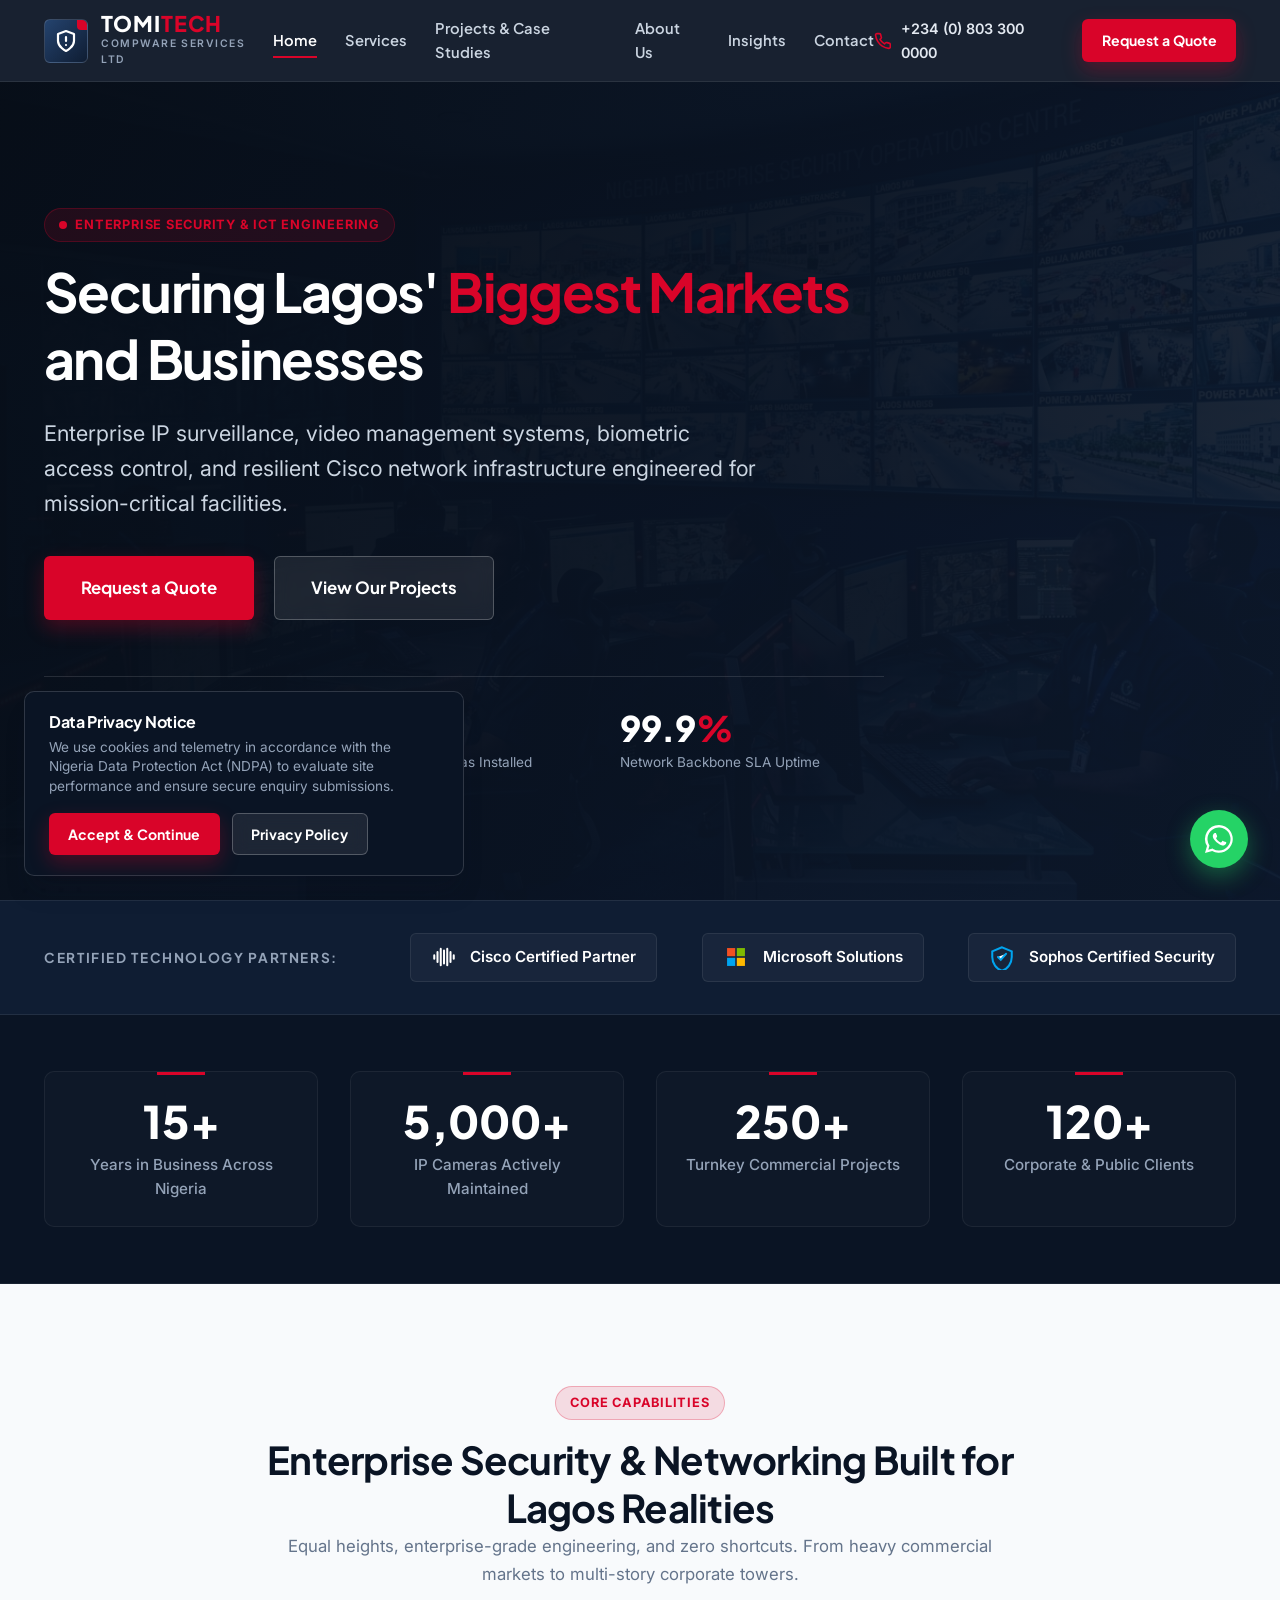
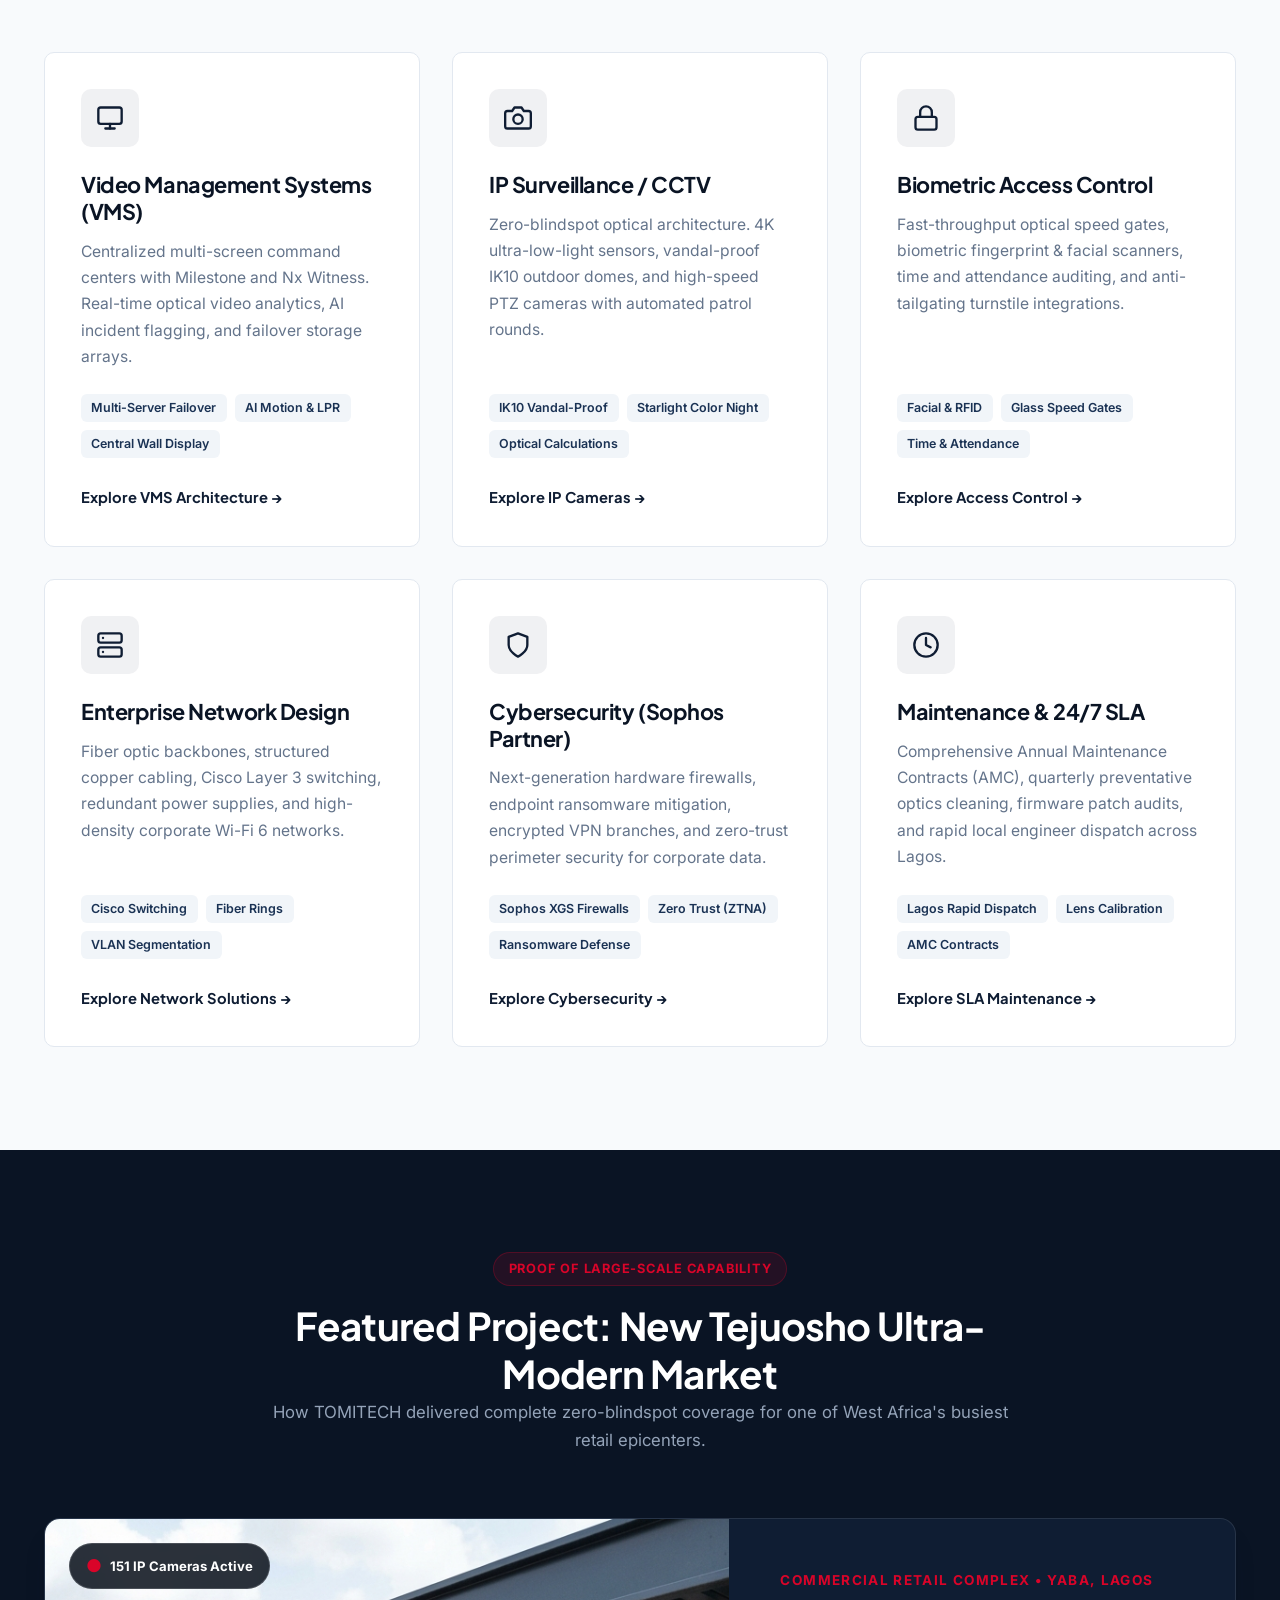
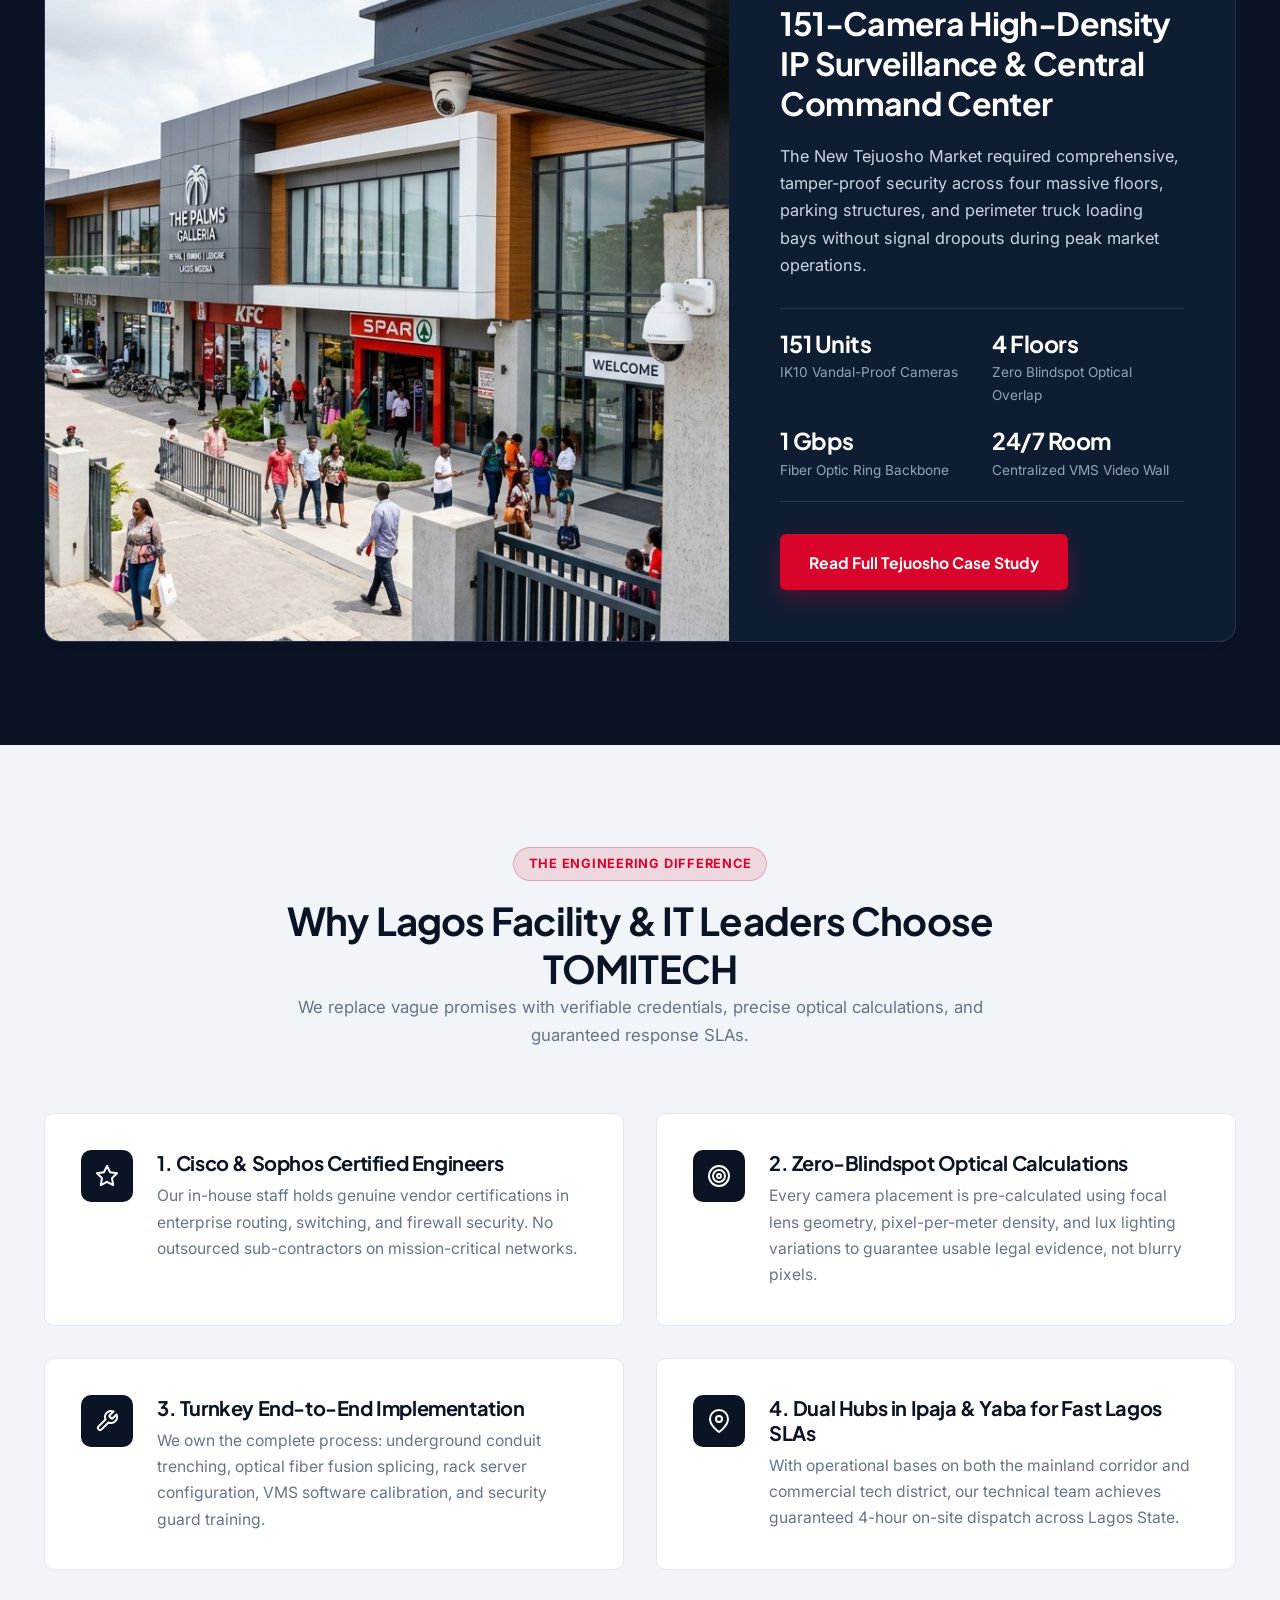
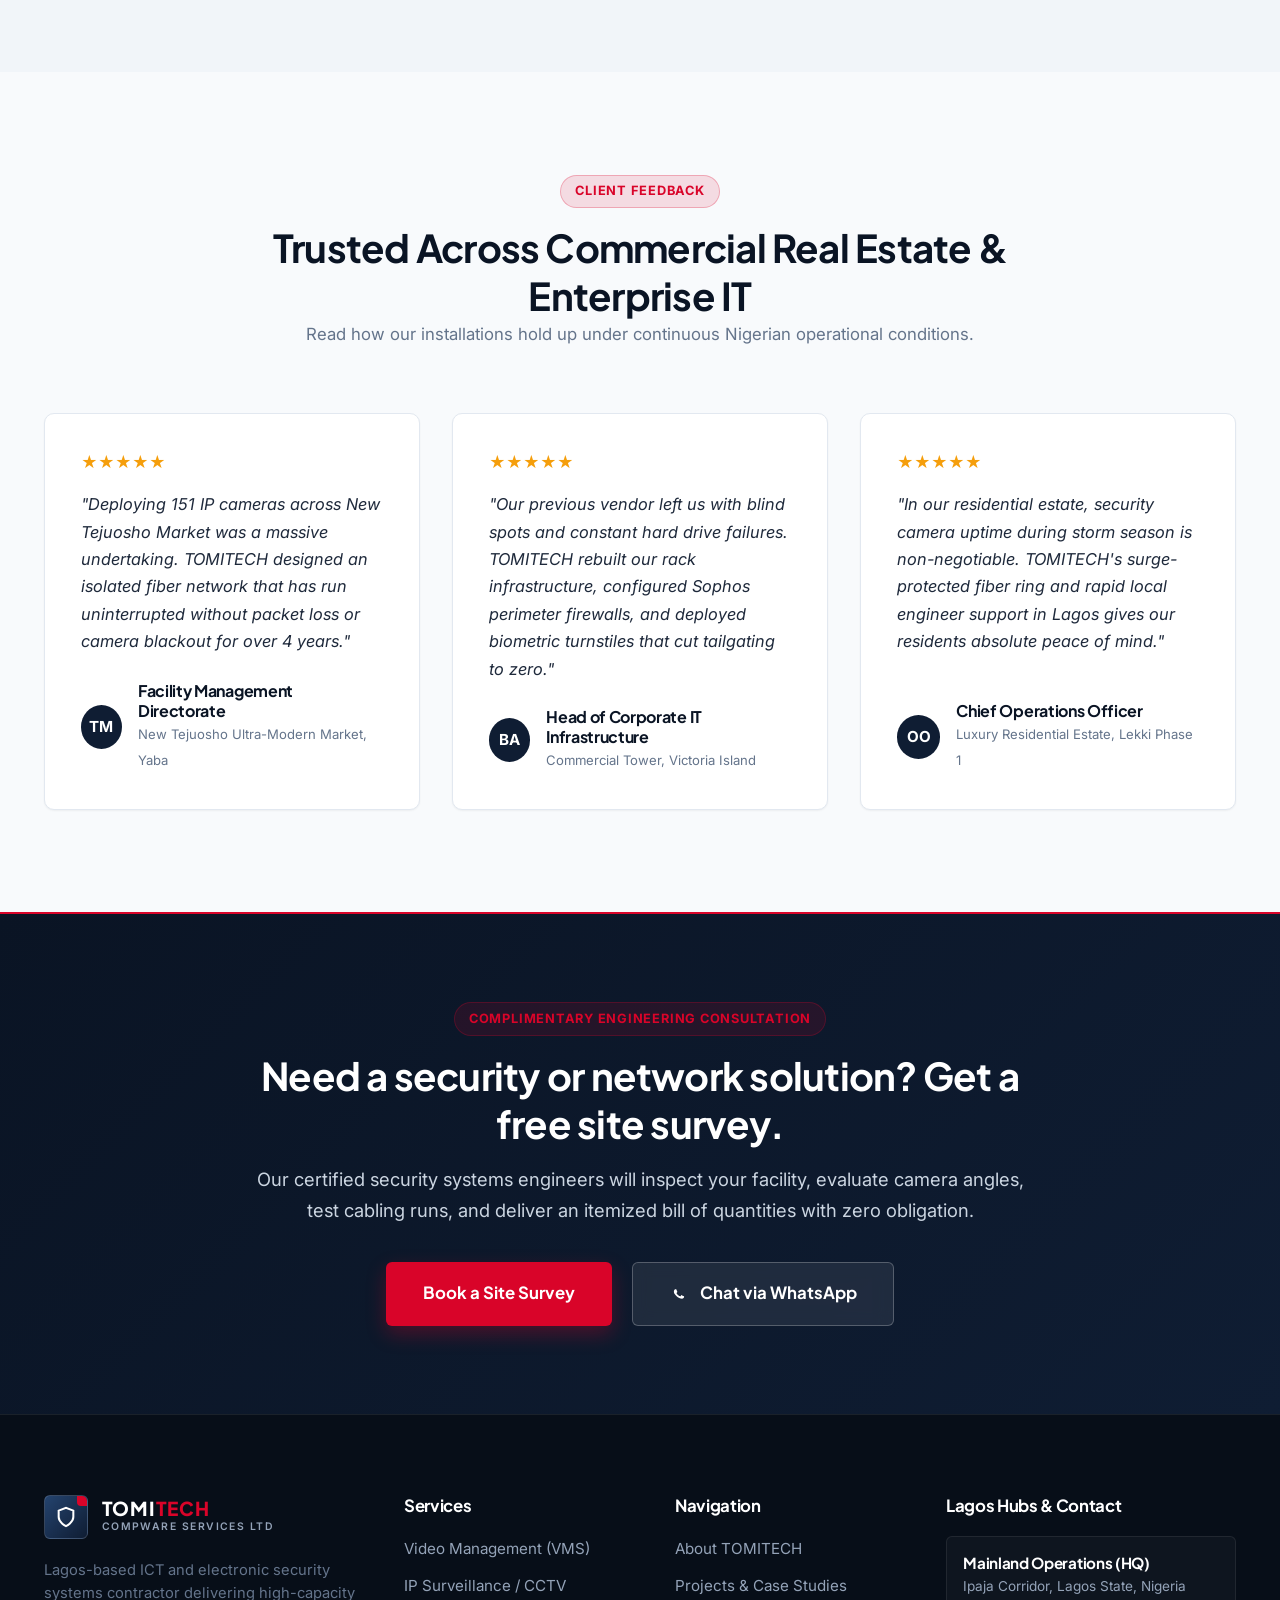
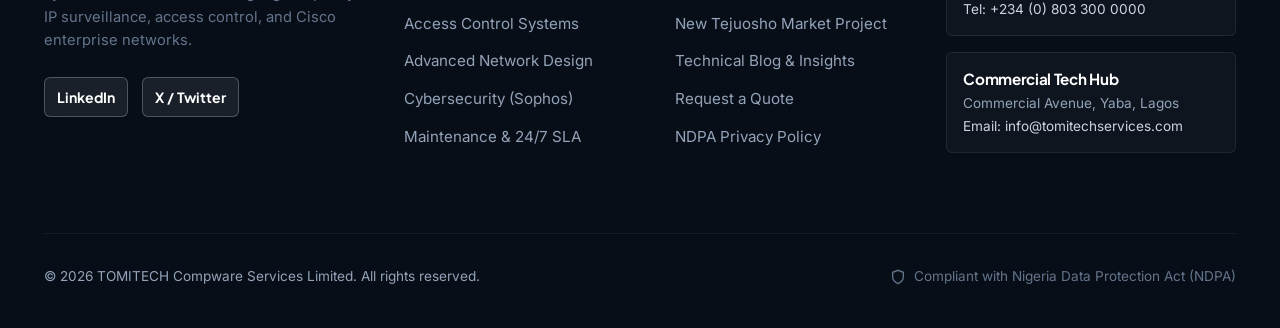
==== index.html @ 8e1cfd3e "feat: complete TOMITECH B2B website rebuild according to PRD v1.0" ====
<!DOCTYPE html>
<html lang="en">
<head>
  <meta charset="UTF-8">
  <meta name="viewport" content="width=device-width, initial-scale=1.0">
  <title>TOMITECH Compware Services | Enterprise IP Surveillance, Access Control & Network Solutions Lagos</title>
  <meta name="description" content="Lagos-based ICT leader in enterprise IP surveillance (CCTV), video management systems, biometric access control, and Cisco-certified network infrastructure. Proven deliverer of New Tejuosho Market's 151-camera system.">
  <meta name="keywords" content="CCTV installation Lagos, access control Lagos, network design Nigeria, IP surveillance, Cisco partner Lagos, Sophos cybersecurity Nigeria, Tejuosho market CCTV">
  
  <!-- Open Graph / Meta -->
  <meta property="og:type" content="website">
  <meta property="og:title" content="TOMITECH | Enterprise Security & Network Infrastructure Lagos">
  <meta property="og:description" content="Engineering zero-blindspot surveillance and mission-critical network backbones across commercial facilities, markets, and institutions in Nigeria.">
  <meta property="og:image" content="assets/images/hero-control-room.jpg">
  
  <!-- Google Fonts -->
  <link rel="preconnect" href="https://fonts.googleapis.com">
  <link rel="preconnect" href="https://fonts.gstatic.com" crossorigin>
  <link href="https://fonts.googleapis.com/css2?family=Inter:wght@400;500;600;700&family=Plus+Jakarta+Sans:wght@600;700;800&display=swap" rel="stylesheet">
  
  <!-- Main Stylesheet -->
  <link rel="stylesheet" href="assets/css/style.css">

  <!-- Schema.org Structured Data -->
  <script type="application/ld+json">
  {
    "@context": "https://schema.org",
    "@type": "LocalBusiness",
    "name": "TOMITECH Compware Services Limited",
    "image": "assets/images/hero-control-room.jpg",
    "telephone": "+2348033000000",
    "email": "info@tomitechservices.com",
    "address": [
      {
        "@type": "PostalAddress",
        "streetAddress": "Mainland Headquarters, Ipaja",
        "addressLocality": "Lagos",
        "addressCountry": "NG"
      },
      {
        "@type": "PostalAddress",
        "streetAddress": "Commercial Hub, Yaba",
        "addressLocality": "Lagos",
        "addressCountry": "NG"
      }
    ],
    "priceRange": "$$",
    "description": "Lagos-based ICT company providing IP surveillance (CCTV), video management systems, access control, and advanced network design and implementation."
  }
  </script>
</head>
<body>

  <!-- Sticky Header (PRD Section 7.1 #1 & Section 8 F3) -->
  <header class="site-header" id="topHeader">
    <div class="container header-container">
      <a href="index.html" class="brand-logo" aria-label="TOMITECH Home">
        <div class="logo-symbol">
          <svg width="24" height="24" viewBox="0 0 24 24" fill="none" stroke="#ffffff" stroke-width="2.2" stroke-linecap="round" stroke-linejoin="round">
            <path d="M12 22s8-4 8-10V5l-8-3-8 3v7c0 6 8 10 8 10z"/>
            <path d="M12 8v4"/>
            <path d="M12 16h.01"/>
          </svg>
        </div>
        <div class="logo-text-group">
          <span class="logo-text-title">TOMI<span>TECH</span></span>
          <span class="logo-text-subtitle">Compware Services Ltd</span>
        </div>
      </a>

      <!-- Desktop Nav -->
      <nav class="nav-links" aria-label="Primary Navigation">
        <a href="index.html" class="nav-link active">Home</a>
        <a href="services.html" class="nav-link">Services</a>
        <a href="projects.html" class="nav-link">Projects & Case Studies</a>
        <a href="about.html" class="nav-link">About Us</a>
        <a href="blog.html" class="nav-link">Insights</a>
        <a href="contact.html" class="nav-link">Contact</a>
      </nav>

      <!-- Persistent CTA & Contact Action -->
      <div class="header-actions">
        <a href="tel:+2348033000000" class="header-phone-link" aria-label="Call TOMITECH Support">
          <svg width="18" height="18" viewBox="0 0 24 24" fill="none" stroke="currentColor" stroke-width="2.2" stroke-linecap="round" stroke-linejoin="round">
            <path d="M22 16.92v3a2 2 0 0 1-2.18 2 19.79 19.79 0 0 1-8.63-3.07 19.5 19.5 0 0 1-6-6 19.79 19.79 0 0 1-3.07-8.67A2 2 0 0 1 4.11 2h3a2 2 0 0 1 2 1.72 12.84 12.84 0 0 0 .7 2.81 2 2 0 0 1-.45 2.11L8.09 9.91a16 16 0 0 0 6 6l1.27-1.27a2 2 0 0 1 2.11-.45 12.84 12.84 0 0 0 2.81.7A2 2 0 0 1 22 16.92z"/>
          </svg>
          <span>+234 (0) 803 300 0000</span>
        </a>
        <a href="contact.html" class="btn btn-primary btn-sm">Request a Quote</a>
        <button class="menu-toggle-btn" aria-label="Toggle navigation menu" aria-expanded="false">
          <svg width="28" height="28" viewBox="0 0 24 24" fill="none" stroke="currentColor" stroke-width="2">
            <line x1="3" y1="12" x2="21" y2="12"></line>
            <line x1="3" y1="6" x2="21" y2="6"></line>
            <line x1="3" y1="18" x2="21" y2="18"></line>
          </svg>
        </button>
      </div>
    </div>
  </header>

  <!-- Mobile Drawer -->
  <div class="mobile-nav-drawer" id="mobileDrawer">
    <a href="index.html" class="nav-link active">Home</a>
    <a href="services.html" class="nav-link">Services (CCTV, VMS, Networks)</a>
    <a href="projects.html" class="nav-link">Projects & Case Studies</a>
    <a href="about.html" class="nav-link">About TOMITECH</a>
    <a href="blog.html" class="nav-link">Insights & Guides</a>
    <a href="contact.html" class="nav-link">Contact & Locations</a>
    <div style="margin-top: 1.5rem; display: flex; flex-direction: column; gap: 1rem;">
      <a href="tel:+2348033000000" class="btn btn-secondary">Direct Phone: +234 803 300 0000</a>
      <a href="contact.html" class="btn btn-primary">Request a Free Quote</a>
    </div>
  </div>

  <main id="mainContent">
    <!-- Hero Section (PRD Section 7.1 #2) -->
    <section class="hero-section">
      <div class="hero-bg-media">
        <img src="assets/images/hero-control-room.jpg" alt="TOMITECH Security Operations Control Room" width="1920" height="1080" fetchpriority="high">
      </div>
      <div class="hero-overlay-gradient"></div>

      <div class="container">
        <div class="hero-content">
          <div class="badge badge-red badge-pulse">
            Enterprise Security & ICT Engineering
          </div>
          <h1 class="hero-title">
            Securing Lagos' <span class="highlight-red">Biggest Markets</span> and Businesses
          </h1>
          <p class="hero-description">
            Enterprise IP surveillance, video management systems, biometric access control, and resilient Cisco network infrastructure engineered for mission-critical facilities.
          </p>
          <div class="hero-cta-group">
            <a href="contact.html" class="btn btn-primary btn-lg">Request a Quote</a>
            <a href="projects.html" class="btn btn-secondary btn-lg">View Our Projects</a>
          </div>

          <!-- Hero Metrics -->
          <div class="hero-key-metrics">
            <div class="hero-metric-item">
              <span class="metric-number">151<span>+</span></span>
              <span class="metric-label">Cameras at New Tejuosho Market</span>
            </div>
            <div class="hero-metric-item">
              <span class="metric-number">5,000<span>+</span></span>
              <span class="metric-label">Enterprise IP Cameras Installed</span>
            </div>
            <div class="hero-metric-item">
              <span class="metric-number">99.9<span>%</span></span>
              <span class="metric-label">Network Backbone SLA Uptime</span>
            </div>
          </div>
        </div>
      </div>
    </section>

    <!-- Trust Strip: Cisco, Microsoft, Sophos (PRD Section 7.1 #3) -->
    <section class="trust-strip">
      <div class="container trust-strip-inner">
        <span class="trust-lead-text">Certified Technology Partners:</span>
        <div class="partner-badges-row">
          <div class="partner-logo-item">
            <svg viewBox="0 0 32 32" fill="currentColor">
              <path d="M4 14v4M8 10v12M12 6v20M16 8v16M20 6v20M24 10v12M28 14v4" stroke="currentColor" stroke-width="2.5" stroke-linecap="round"/>
            </svg>
            <span>Cisco Certified Partner</span>
          </div>
          <div class="partner-logo-item">
            <svg viewBox="0 0 32 32" fill="currentColor">
              <rect x="5" y="5" width="10" height="10" fill="#f25022"/>
              <rect x="17" y="5" width="10" height="10" fill="#7fba00"/>
              <rect x="5" y="17" width="10" height="10" fill="#00a4ef"/>
              <rect x="17" y="17" width="10" height="10" fill="#ffb900"/>
            </svg>
            <span>Microsoft Solutions</span>
          </div>
          <div class="partner-logo-item">
            <svg viewBox="0 0 32 32" fill="currentColor">
              <path d="M16 4L4 9v7c0 7.8 5.1 15 12 17 6.9-2 12-9.2 12-17V9L16 4z" fill="none" stroke="#00a4ef" stroke-width="2.5"/>
              <path d="M11 16l3.5 3.5L21 12" stroke="#00a4ef" stroke-width="2.5" stroke-linecap="round"/>
            </svg>
            <span>Sophos Certified Security</span>
          </div>
        </div>
      </div>
    </section>

    <!-- Stats Row (PRD Section 7.1 #4) -->
    <section class="stats-banner">
      <div class="container">
        <div class="stats-grid">
          <div class="stat-card">
            <div class="stat-big-val">15+</div>
            <div class="stat-desc">Years in Business Across Nigeria</div>
          </div>
          <div class="stat-card">
            <div class="stat-big-val">5,000+</div>
            <div class="stat-desc">IP Cameras Actively Maintained</div>
          </div>
          <div class="stat-card">
            <div class="stat-big-val">250+</div>
            <div class="stat-desc">Turnkey Commercial Projects</div>
          </div>
          <div class="stat-card">
            <div class="stat-big-val">120+</div>
            <div class="stat-desc">Corporate & Public Clients</div>
          </div>
        </div>
      </div>
    </section>

    <!-- Services Overview (PRD Section 7.1 #5) -->
    <section class="section" id="services">
      <div class="container">
        <div class="section-header">
          <div class="badge badge-red">Core Capabilities</div>
          <h2>Enterprise Security & Networking Built for Lagos Realities</h2>
          <p>Equal heights, enterprise-grade engineering, and zero shortcuts. From heavy commercial markets to multi-story corporate towers.</p>
        </div>

        <div class="services-grid">
          <!-- 1. Video Management Systems (VMS) -->
          <article class="service-card">
            <div class="service-icon-box">
              <svg width="28" height="28" viewBox="0 0 24 24" fill="none" stroke="currentColor" stroke-width="2" stroke-linecap="round" stroke-linejoin="round">
                <rect x="2" y="3" width="20" height="14" rx="2" ry="2"/>
                <line x1="8" y1="21" x2="16" y2="21"/>
                <line x1="12" y1="17" x2="12" y2="21"/>
              </svg>
            </div>
            <h3 class="service-card-title">Video Management Systems (VMS)</h3>
            <p class="service-card-desc">Centralized multi-screen command centers with Milestone and Nx Witness. Real-time optical video analytics, AI incident flagging, and failover storage arrays.</p>
            <div class="service-pill-list">
              <span class="service-pill">Multi-Server Failover</span>
              <span class="service-pill">AI Motion & LPR</span>
              <span class="service-pill">Central Wall Display</span>
            </div>
            <a href="services.html#vms" class="service-card-link">
              Explore VMS Architecture &rarr;
            </a>
          </article>

          <!-- 2. IP Surveillance / CCTV -->
          <article class="service-card">
            <div class="service-icon-box">
              <svg width="28" height="28" viewBox="0 0 24 24" fill="none" stroke="currentColor" stroke-width="2" stroke-linecap="round" stroke-linejoin="round">
                <path d="M23 19a2 2 0 0 1-2 2H3a2 2 0 0 1-2-2V8a2 2 0 0 1 2-2h4l2-3h6l2 3h4a2 2 0 0 1 2 2z"/>
                <circle cx="12" cy="13" r="4"/>
              </svg>
            </div>
            <h3 class="service-card-title">IP Surveillance / CCTV</h3>
            <p class="service-card-desc">Zero-blindspot optical architecture. 4K ultra-low-light sensors, vandal-proof IK10 outdoor domes, and high-speed PTZ cameras with automated patrol rounds.</p>
            <div class="service-pill-list">
              <span class="service-pill">IK10 Vandal-Proof</span>
              <span class="service-pill">Starlight Color Night</span>
              <span class="service-pill">Optical Calculations</span>
            </div>
            <a href="services.html#cctv" class="service-card-link">
              Explore IP Cameras &rarr;
            </a>
          </article>

          <!-- 3. Access Control Systems -->
          <article class="service-card">
            <div class="service-icon-box">
              <svg width="28" height="28" viewBox="0 0 24 24" fill="none" stroke="currentColor" stroke-width="2" stroke-linecap="round" stroke-linejoin="round">
                <rect x="3" y="11" width="18" height="11" rx="2" ry="2"/>
                <path d="M7 11V7a5 5 0 0 1 10 0v4"/>
              </svg>
            </div>
            <h3 class="service-card-title">Biometric Access Control</h3>
            <p class="service-card-desc">Fast-throughput optical speed gates, biometric fingerprint & facial scanners, time and attendance auditing, and anti-tailgating turnstile integrations.</p>
            <div class="service-pill-list">
              <span class="service-pill">Facial & RFID</span>
              <span class="service-pill">Glass Speed Gates</span>
              <span class="service-pill">Time & Attendance</span>
            </div>
            <a href="services.html#access-control" class="service-card-link">
              Explore Access Control &rarr;
            </a>
          </article>

          <!-- 4. Advanced Network Design -->
          <article class="service-card">
            <div class="service-icon-box">
              <svg width="28" height="28" viewBox="0 0 24 24" fill="none" stroke="currentColor" stroke-width="2" stroke-linecap="round" stroke-linejoin="round">
                <rect x="2" y="2" width="20" height="8" rx="2" ry="2"/>
                <rect x="2" y="14" width="20" height="8" rx="2" ry="2"/>
                <line x1="6" y1="6" x2="6.01" y2="6"/>
                <line x1="6" y1="18" x2="6.01" y2="18"/>
              </svg>
            </div>
            <h3 class="service-card-title">Enterprise Network Design</h3>
            <p class="service-card-desc">Fiber optic backbones, structured copper cabling, Cisco Layer 3 switching, redundant power supplies, and high-density corporate Wi-Fi 6 networks.</p>
            <div class="service-pill-list">
              <span class="service-pill">Cisco Switching</span>
              <span class="service-pill">Fiber Rings</span>
              <span class="service-pill">VLAN Segmentation</span>
            </div>
            <a href="services.html#network-design" class="service-card-link">
              Explore Network Solutions &rarr;
            </a>
          </article>

          <!-- 5. Cybersecurity (Sophos) -->
          <article class="service-card">
            <div class="service-icon-box">
              <svg width="28" height="28" viewBox="0 0 24 24" fill="none" stroke="currentColor" stroke-width="2" stroke-linecap="round" stroke-linejoin="round">
                <path d="M12 22s8-4 8-10V5l-8-3-8 3v7c0 6 8 10 8 10z"/>
              </svg>
            </div>
            <h3 class="service-card-title">Cybersecurity (Sophos Partner)</h3>
            <p class="service-card-desc">Next-generation hardware firewalls, endpoint ransomware mitigation, encrypted VPN branches, and zero-trust perimeter security for corporate data.</p>
            <div class="service-pill-list">
              <span class="service-pill">Sophos XGS Firewalls</span>
              <span class="service-pill">Zero Trust (ZTNA)</span>
              <span class="service-pill">Ransomware Defense</span>
            </div>
            <a href="services.html#cybersecurity" class="service-card-link">
              Explore Cybersecurity &rarr;
            </a>
          </article>

          <!-- 6. Maintenance and Support -->
          <article class="service-card">
            <div class="service-icon-box">
              <svg width="28" height="28" viewBox="0 0 24 24" fill="none" stroke="currentColor" stroke-width="2" stroke-linecap="round" stroke-linejoin="round">
                <circle cx="12" cy="12" r="10"/>
                <polyline points="12 6 12 12 16 14"/>
              </svg>
            </div>
            <h3 class="service-card-title">Maintenance & 24/7 SLA</h3>
            <p class="service-card-desc">Comprehensive Annual Maintenance Contracts (AMC), quarterly preventative optics cleaning, firmware patch audits, and rapid local engineer dispatch across Lagos.</p>
            <div class="service-pill-list">
              <span class="service-pill">Lagos Rapid Dispatch</span>
              <span class="service-pill">Lens Calibration</span>
              <span class="service-pill">AMC Contracts</span>
            </div>
            <a href="services.html#maintenance" class="service-card-link">
              Explore SLA Maintenance &rarr;
            </a>
          </article>
        </div>
      </div>
    </section>

    <!-- Featured Project: New Tejuosho Market (PRD Section 7.1 #6) -->
    <section class="section section-dark" id="featured-case-study">
      <div class="container">
        <div class="section-header">
          <div class="badge badge-red">Proof of Large-Scale Capability</div>
          <h2 class="text-white">Featured Project: New Tejuosho Ultra-Modern Market</h2>
          <p class="text-muted-light">How TOMITECH delivered complete zero-blindspot coverage for one of West Africa's busiest retail epicenters.</p>
        </div>

        <div class="featured-project-box">
          <div class="project-visual-side">
            <img src="assets/images/project-tejuosho.jpg" alt="New Tejuosho Market CCTV Deployment" width="1000" height="700" loading="lazy">
            <div class="project-badge-overlay">
              <span style="color: var(--color-accent-red); font-size: 1.1rem;">●</span>
              <span>151 IP Cameras Active</span>
            </div>
          </div>
          <div class="project-info-side">
            <div class="project-meta-headline">Commercial Retail Complex • Yaba, Lagos</div>
            <h3 class="project-title">151-Camera High-Density IP Surveillance & Central Command Center</h3>
            <p class="project-summary-text">
              The New Tejuosho Market required comprehensive, tamper-proof security across four massive floors, parking structures, and perimeter truck loading bays without signal dropouts during peak market operations.
            </p>
            <div class="project-spec-highlights">
              <div class="spec-item">
                <h5>151 Units</h5>
                <p>IK10 Vandal-Proof Cameras</p>
              </div>
              <div class="spec-item">
                <h5>4 Floors</h5>
                <p>Zero Blindspot Optical Overlap</p>
              </div>
              <div class="spec-item">
                <h5>1 Gbps</h5>
                <p>Fiber Optic Ring Backbone</p>
              </div>
              <div class="spec-item">
                <h5>24/7 Room</h5>
                <p>Centralized VMS Video Wall</p>
              </div>
            </div>
            <div>
              <a href="projects.html#tejuosho" class="btn btn-primary">Read Full Tejuosho Case Study</a>
            </div>
          </div>
        </div>
      </div>
    </section>

    <!-- Why TOMITECH (PRD Section 7.1 #7 - Rewritten with specifics) -->
    <section class="section section-slate" id="why-us">
      <div class="container">
        <div class="section-header">
          <div class="badge badge-red">The Engineering Difference</div>
          <h2>Why Lagos Facility & IT Leaders Choose TOMITECH</h2>
          <p>We replace vague promises with verifiable credentials, precise optical calculations, and guaranteed response SLAs.</p>
        </div>

        <div class="why-grid">
          <div class="why-card">
            <div class="why-icon-wrap">
              <svg width="24" height="24" viewBox="0 0 24 24" fill="none" stroke="currentColor" stroke-width="2" stroke-linecap="round" stroke-linejoin="round">
                <path d="M12 2l3.09 6.26L22 9.27l-5 4.87 1.18 6.88L12 17.77l-6.18 3.25L7 14.14 2 9.27l6.91-1.01L12 2z"/>
              </svg>
            </div>
            <div class="why-content">
              <h4>1. Cisco & Sophos Certified Engineers</h4>
              <p>Our in-house staff holds genuine vendor certifications in enterprise routing, switching, and firewall security. No outsourced sub-contractors on mission-critical networks.</p>
            </div>
          </div>

          <div class="why-card">
            <div class="why-icon-wrap">
              <svg width="24" height="24" viewBox="0 0 24 24" fill="none" stroke="currentColor" stroke-width="2" stroke-linecap="round" stroke-linejoin="round">
                <circle cx="12" cy="12" r="10"/>
                <circle cx="12" cy="12" r="6"/>
                <circle cx="12" cy="12" r="2"/>
              </svg>
            </div>
            <div class="why-content">
              <h4>2. Zero-Blindspot Optical Calculations</h4>
              <p>Every camera placement is pre-calculated using focal lens geometry, pixel-per-meter density, and lux lighting variations to guarantee usable legal evidence, not blurry pixels.</p>
            </div>
          </div>

          <div class="why-card">
            <div class="why-icon-wrap">
              <svg width="24" height="24" viewBox="0 0 24 24" fill="none" stroke="currentColor" stroke-width="2" stroke-linecap="round" stroke-linejoin="round">
                <path d="M14.7 6.3a1 1 0 0 0 0 1.4l1.6 1.6a1 1 0 0 0 1.4 0l3.77-3.77a6 6 0 0 1-7.94 7.94l-6.91 6.91a2.12 2.12 0 0 1-3-3l6.91-6.91a6 6 0 0 1 7.94-7.94l-3.76 3.76z"/>
              </svg>
            </div>
            <div class="why-content">
              <h4>3. Turnkey End-to-End Implementation</h4>
              <p>We own the complete process: underground conduit trenching, optical fiber fusion splicing, rack server configuration, VMS software calibration, and security guard training.</p>
            </div>
          </div>

          <div class="why-card">
            <div class="why-icon-wrap">
              <svg width="24" height="24" viewBox="0 0 24 24" fill="none" stroke="currentColor" stroke-width="2" stroke-linecap="round" stroke-linejoin="round">
                <path d="M21 10c0 7-9 13-9 13s-9-6-9-13a9 9 0 0 1 18 0z"/>
                <circle cx="12" cy="10" r="3"/>
              </svg>
            </div>
            <div class="why-content">
              <h4>4. Dual Hubs in Ipaja & Yaba for Fast Lagos SLAs</h4>
              <p>With operational bases on both the mainland corridor and commercial tech district, our technical team achieves guaranteed 4-hour on-site dispatch across Lagos State.</p>
            </div>
          </div>
        </div>
      </div>
    </section>

    <!-- Client Testimonials (PRD Section 7.1 #8) -->
    <section class="section" id="testimonials">
      <div class="container">
        <div class="section-header">
          <div class="badge badge-red">Client Feedback</div>
          <h2>Trusted Across Commercial Real Estate & Enterprise IT</h2>
          <p>Read how our installations hold up under continuous Nigerian operational conditions.</p>
        </div>

        <div class="testimonials-grid">
          <div class="testimonial-card">
            <div>
              <div class="quote-stars">★★★★★</div>
              <p class="quote-body">
                "Deploying 151 IP cameras across New Tejuosho Market was a massive undertaking. TOMITECH designed an isolated fiber network that has run uninterrupted without packet loss or camera blackout for over 4 years."
              </p>
            </div>
            <div class="client-author-info">
              <div class="author-avatar-initials">TM</div>
              <div class="author-meta">
                <h5>Facility Management Directorate</h5>
                <span>New Tejuosho Ultra-Modern Market, Yaba</span>
              </div>
            </div>
          </div>

          <div class="testimonial-card">
            <div>
              <div class="quote-stars">★★★★★</div>
              <p class="quote-body">
                "Our previous vendor left us with blind spots and constant hard drive failures. TOMITECH rebuilt our rack infrastructure, configured Sophos perimeter firewalls, and deployed biometric turnstiles that cut tailgating to zero."
              </p>
            </div>
            <div class="client-author-info">
              <div class="author-avatar-initials">BA</div>
              <div class="author-meta">
                <h5>Head of Corporate IT Infrastructure</h5>
                <span>Commercial Tower, Victoria Island</span>
              </div>
            </div>
          </div>

          <div class="testimonial-card">
            <div>
              <div class="quote-stars">★★★★★</div>
              <p class="quote-body">
                "In our residential estate, security camera uptime during storm season is non-negotiable. TOMITECH's surge-protected fiber ring and rapid local engineer support in Lagos gives our residents absolute peace of mind."
              </p>
            </div>
            <div class="client-author-info">
              <div class="author-avatar-initials">OO</div>
              <div class="author-meta">
                <h5>Chief Operations Officer</h5>
                <span>Luxury Residential Estate, Lekki Phase 1</span>
              </div>
            </div>
          </div>
        </div>
      </div>
    </section>

    <!-- Final CTA Band (PRD Section 7.1 #9) -->
    <section class="final-cta-band">
      <div class="container">
        <div class="final-cta-inner">
          <div class="badge badge-red">Complimentary Engineering Consultation</div>
          <h2>Need a security or network solution? Get a free site survey.</h2>
          <p>
            Our certified security systems engineers will inspect your facility, evaluate camera angles, test cabling runs, and deliver an itemized bill of quantities with zero obligation.
          </p>
          <div class="cta-button-cluster">
            <a href="contact.html" class="btn btn-primary btn-lg">Book a Site Survey</a>
            <a href="https://wa.me/2348033000000?text=Hello%20TOMITECH,%20I%20would%20like%20to%20schedule%20a%20site%20survey%20for%20our%20facility." target="_blank" rel="noopener noreferrer" class="btn btn-secondary btn-lg">
              <svg width="20" height="20" viewBox="0 0 24 24" fill="currentColor">
                <path d="M17.472 14.382c-.301-.15-1.78-.879-2.056-.98-.276-.1-.476-.15-.677.15-.2.301-.777.98-.953 1.18-.175.2-.351.226-.652.075-.301-.15-1.27-.468-2.42-1.493-.895-.798-1.5-1.784-1.676-2.085-.175-.301-.019-.464.132-.614.136-.135.301-.351.451-.527.151-.175.201-.301.301-.502.1-.2.05-.376-.025-.526-.075-.15-.677-1.631-.928-2.234-.244-.588-.493-.508-.677-.517l-.578-.01c-.2 0-.527.075-.803.376s-1.054 1.03-1.054 2.511 1.08 2.912 1.23 3.113c.151.2 2.126 3.246 5.15 4.553.72.311 1.282.497 1.72.637.723.23 1.381.198 1.901.12.58-.087 1.78-.728 2.031-1.432.251-.703.251-1.306.176-1.432-.075-.125-.276-.201-.577-.351z"/>
              </svg>
              Chat via WhatsApp
            </a>
          </div>
        </div>
      </div>
    </section>
  </main>

  <!-- Footer (PRD Section 7.1 #10) -->
  <footer class="site-footer">
    <div class="container">
      <div class="footer-top-grid">
        <!-- Col 1: Brand & Bio -->
        <div>
          <a href="index.html" class="brand-logo" style="margin-bottom: 1.25rem;">
            <div class="logo-symbol">
              <svg width="22" height="22" viewBox="0 0 24 24" fill="none" stroke="#fff" stroke-width="2.2">
                <path d="M12 22s8-4 8-10V5l-8-3-8 3v7c0 6 8 10 8 10z"/>
              </svg>
            </div>
            <div class="logo-text-group">
              <span class="logo-text-title" style="font-size: 1.2rem;">TOMI<span>TECH</span></span>
              <span class="logo-text-subtitle">Compware Services Ltd</span>
            </div>
          </a>
          <p style="font-size: 0.92rem; line-height: 1.6; margin-bottom: 1.5rem;">
            Lagos-based ICT and electronic security systems contractor delivering high-capacity IP surveillance, access control, and Cisco enterprise networks.
          </p>
          <div style="display: flex; gap: 0.85rem;">
            <a href="https://linkedin.com" target="_blank" rel="noopener noreferrer" aria-label="LinkedIn" class="btn btn-secondary btn-sm" style="padding: 0.5rem 0.75rem;">LinkedIn</a>
            <a href="https://twitter.com" target="_blank" rel="noopener noreferrer" aria-label="Twitter" class="btn btn-secondary btn-sm" style="padding: 0.5rem 0.75rem;">X / Twitter</a>
          </div>
        </div>

        <!-- Col 2: Services -->
        <div>
          <h4 class="footer-col-title">Services</h4>
          <ul class="footer-nav-list">
            <li><a href="services.html#vms">Video Management (VMS)</a></li>
            <li><a href="services.html#cctv">IP Surveillance / CCTV</a></li>
            <li><a href="services.html#access-control">Access Control Systems</a></li>
            <li><a href="services.html#network-design">Advanced Network Design</a></li>
            <li><a href="services.html#cybersecurity">Cybersecurity (Sophos)</a></li>
            <li><a href="services.html#maintenance">Maintenance & 24/7 SLA</a></li>
          </ul>
        </div>

        <!-- Col 3: Company & Quick Links -->
        <div>
          <h4 class="footer-col-title">Navigation</h4>
          <ul class="footer-nav-list">
            <li><a href="about.html">About TOMITECH</a></li>
            <li><a href="projects.html">Projects & Case Studies</a></li>
            <li><a href="projects.html#tejuosho">New Tejuosho Market Project</a></li>
            <li><a href="blog.html">Technical Blog & Insights</a></li>
            <li><a href="contact.html">Request a Quote</a></li>
            <li><a href="privacy.html">NDPA Privacy Policy</a></li>
          </ul>
        </div>

        <!-- Col 4: Lagos Locations -->
        <div>
          <h4 class="footer-col-title">Lagos Hubs & Contact</h4>
          <div class="location-card-footer">
            <h6>Mainland Operations (HQ)</h6>
            <p>Ipaja Corridor, Lagos State, Nigeria</p>
            <p style="margin-top: 4px; color: #cbd5e1;">Tel: +234 (0) 803 300 0000</p>
          </div>
          <div class="location-card-footer">
            <h6>Commercial Tech Hub</h6>
            <p>Commercial Avenue, Yaba, Lagos</p>
            <p style="margin-top: 4px; color: #cbd5e1;">Email: info@tomitechservices.com</p>
          </div>
        </div>
      </div>

      <!-- Bottom Bar -->
      <div class="footer-bottom-bar">
        <div>
          &copy; 2026 TOMITECH Compware Services Limited. All rights reserved.
        </div>
        <div class="footer-compliance-tag">
          <svg width="16" height="16" viewBox="0 0 24 24" fill="none" stroke="currentColor" stroke-width="2">
            <path d="M12 22s8-4 8-10V5l-8-3-8 3v7c0 6 8 10 8 10z"/>
          </svg>
          <span>Compliant with Nigeria Data Protection Act (NDPA)</span>
        </div>
      </div>
    </div>
  </footer>

  <!-- Floating WhatsApp Button (PRD Section 8 F4) -->
  <div class="floating-whatsapp-widget">
    <div class="whatsapp-tooltip">Chat with an Engineer</div>
    <a href="https://wa.me/2348033000000?text=Hello%20TOMITECH,%20I%20am%20interested%20in%20security%20and%20network%20solutions%20for%20our%20organization." 
       target="_blank" 
       rel="noopener noreferrer" 
       class="whatsapp-bubble-cta" 
       aria-label="Chat with TOMITECH on WhatsApp">
      <svg viewBox="0 0 32 32">
        <path d="M16 2a13.9 13.9 0 0 0-12 21L2 30l7.2-1.9A13.9 13.9 0 1 0 16 2zm0 25.5a11.5 11.5 0 0 1-5.9-1.6l-.4-.3-4.4 1.1 1.2-4.3-.3-.4A11.5 11.5 0 1 1 16 27.5zm6.3-8.6c-.3-.2-2-.9-2.3-1s-.5-.2-.7.2-.8 1-1 1.2-.4.2-.7.1a8.9 8.9 0 0 1-2.6-1.6 9.8 9.8 0 0 1-1.8-2.3c-.2-.3 0-.5.1-.7l.5-.6c.2-.2.2-.4.3-.6s0-.4 0-.6-.7-1.7-1-2.4c-.3-.6-.5-.5-.7-.5h-.6a1.2 1.2 0 0 0-.9.4 3.7 3.7 0 0 0-1.1 2.7 6.4 6.4 0 0 0 1.3 3.4 14.6 14.6 0 0 0 5.6 5c.8.3 1.4.5 1.9.7.8.2 1.5.2 2.1.1.7-.1 2-.8 2.3-1.6.3-.7.3-1.4.2-1.6s-.3-.2-.6-.4z"/>
      </svg>
    </a>
  </div>

  <!-- NDPA Cookie Notice (PRD Section 8 F9) -->
  <aside class="cookie-banner" id="ndpaCookieBanner" role="dialog" aria-labelledby="cookieTitle">
    <h5 id="cookieTitle">Data Privacy Notice</h5>
    <p>
      We use cookies and telemetry in accordance with the Nigeria Data Protection Act (NDPA) to evaluate site performance and ensure secure enquiry submissions.
    </p>
    <div class="cookie-actions">
      <button class="btn btn-primary btn-sm" id="acceptCookiesBtn">Accept & Continue</button>
      <a href="privacy.html" class="btn btn-secondary btn-sm">Privacy Policy</a>
    </div>
  </aside>

  <!-- Script -->
  <script src="assets/js/main.js"></script>
</body>
</html>
---- assets/css/style.css ----
/* ==========================================================================
   TOMITECH Compware Services Limited - Enterprise B2B Design System
   Based on Product Requirements Document (PRD) v1.0
   Palette: Navy & Charcoal Authority with High-Impact Red Accents
   ========================================================================== */

:root {
  /* Brand Color Tokens */
  --color-navy-darkest: #070e18;
  --color-navy-950: #0a1424;
  --color-navy-900: #0f1d33;
  --color-navy-850: #142642;
  --color-navy-800: #1a3254;
  --color-navy-700: #24436e;
  --color-navy-600: #33598f;
  
  /* Accent Red (Reserved for conversion CTAs, highlights, badges) */
  --color-accent-red: #d90429;
  --color-accent-red-hover: #ef233c;
  --color-accent-red-subtle: rgba(217, 4, 41, 0.12);
  --color-accent-red-glow: rgba(217, 4, 41, 0.35);

  /* Secondary & Tech Highlights */
  --color-tech-blue: #0077b6;
  --color-tech-cyan: #00b4d8;
  --color-success: #10b981;
  --color-warning: #f59e0b;

  /* Neutrals & Surfaces */
  --color-bg-light: #f8fafc;
  --color-surface-white: #ffffff;
  --color-surface-slate: #f1f5f9;
  --color-border-subtle: #e2e8f0;
  --color-border-dark: #223755;
  
  /* Text Colors */
  --color-text-main: #1e293b;
  --color-text-muted: #64748b;
  --color-text-light: #94a3b8;
  --color-text-white: #ffffff;
  
  /* Typography */
  --font-heading: 'Plus Jakarta Sans', system-ui, -apple-system, BlinkMacSystemFont, 'Segoe UI', Roboto, sans-serif;
  --font-body: 'Inter', system-ui, -apple-system, BlinkMacSystemFont, 'Segoe UI', Roboto, sans-serif;
  
  /* Shadows & Depth */
  --shadow-sm: 0 1px 2px 0 rgba(0, 0, 0, 0.05);
  --shadow-md: 0 4px 6px -1px rgba(15, 23, 42, 0.08), 0 2px 4px -2px rgba(15, 23, 42, 0.06);
  --shadow-lg: 0 10px 15px -3px rgba(15, 23, 42, 0.1), 0 4px 6px -4px rgba(15, 23, 42, 0.08);
  --shadow-xl: 0 20px 25px -5px rgba(15, 23, 42, 0.15), 0 8px 10px -6px rgba(15, 23, 42, 0.1);
  --shadow-card-hover: 0 20px 30px -10px rgba(15, 29, 51, 0.18);
  --shadow-red-cta: 0 8px 20px rgba(217, 4, 41, 0.3);

  /* Radii & Transitions */
  --radius-sm: 6px;
  --radius-md: 10px;
  --radius-lg: 16px;
  --radius-full: 9999px;
  --transition-fast: 180ms ease;
  --transition-smooth: 280ms cubic-bezier(0.4, 0, 0.2, 1);
  
  /* Container layout */
  --container-max: 1240px;
  --header-height: 82px;
}

/* Reset & Base */
*, *::before, *::after {
  box-sizing: border-box;
  margin: 0;
  padding: 0;
}

html {
  font-size: 16px;
  scroll-behavior: smooth;
  scroll-padding-top: calc(var(--header-height) + 16px);
  -webkit-text-size-adjust: 100%;
}

body {
  font-family: var(--font-body);
  color: var(--color-text-main);
  background-color: var(--color-bg-light);
  line-height: 1.6;
  -webkit-font-smoothing: antialiased;
  -moz-osx-font-smoothing: grayscale;
  overflow-x: hidden;
}

img, svg, picture {
  max-width: 100%;
  display: block;
}

a {
  color: inherit;
  text-decoration: none;
  transition: color var(--transition-fast);
}

button, input, select, textarea {
  font: inherit;
  color: inherit;
}

ul, ol {
  list-style: none;
}

/* Typography Hierarchy */
h1, h2, h3, h4, h5, h6 {
  font-family: var(--font-heading);
  color: var(--color-navy-950);
  font-weight: 700;
  line-height: 1.25;
  letter-spacing: -0.02em;
}

h1 { font-size: clamp(2.1rem, 4.2vw, 3.4rem); }
h2 { font-size: clamp(1.75rem, 3vw, 2.5rem); }
h3 { font-size: clamp(1.25rem, 2vw, 1.65rem); }
h4 { font-size: 1.2rem; }

p {
  color: var(--color-text-muted);
  font-size: 1.05rem;
  line-height: 1.68;
}

.text-white { color: var(--color-text-white) !important; }
.text-muted-light { color: var(--color-text-light) !important; }
.text-accent-red { color: var(--color-accent-red) !important; }

/* Layout Utilities */
.container {
  width: 100%;
  max-width: var(--container-max);
  margin-inline: auto;
  padding-inline: 1.5rem;
}

.section {
  padding-block: clamp(4.5rem, 8vw, 7rem);
}

.section-dark {
  background-color: var(--color-navy-950);
  color: var(--color-surface-white);
  position: relative;
}

.section-slate {
  background-color: var(--color-surface-slate);
}

.section-header {
  text-align: center;
  max-width: 760px;
  margin-inline: auto;
  margin-bottom: clamp(2.5rem, 5vw, 4rem);
}

.section-header.text-left {
  text-align: left;
  margin-inline: 0;
}

.badge {
  display: inline-flex;
  align-items: center;
  gap: 0.5rem;
  padding: 0.35rem 0.9rem;
  border-radius: var(--radius-full);
  font-size: 0.8rem;
  font-weight: 700;
  text-transform: uppercase;
  letter-spacing: 0.06em;
  margin-bottom: 1rem;
}

.badge-red {
  background-color: var(--color-accent-red-subtle);
  color: var(--color-accent-red);
  border: 1px solid rgba(217, 4, 41, 0.25);
}

.badge-dark {
  background-color: rgba(255, 255, 255, 0.1);
  color: #e2e8f0;
  border: 1px solid rgba(255, 255, 255, 0.15);
}

.badge-pulse::before {
  content: '';
  width: 8px;
  height: 8px;
  background-color: var(--color-accent-red);
  border-radius: 50%;
  box-shadow: 0 0 0 0 rgba(217, 4, 41, 0.7);
  animation: pulse-dot 2s infinite;
}

@keyframes pulse-dot {
  0% { transform: scale(0.95); box-shadow: 0 0 0 0 rgba(217, 4, 41, 0.7); }
  70% { transform: scale(1); box-shadow: 0 0 0 8px rgba(217, 4, 41, 0); }
  100% { transform: scale(0.95); box-shadow: 0 0 0 0 rgba(217, 4, 41, 0); }
}

/* Button System */
.btn {
  display: inline-flex;
  align-items: center;
  justify-content: center;
  gap: 0.65rem;
  padding: 0.9rem 1.75rem;
  font-family: var(--font-heading);
  font-size: 0.98rem;
  font-weight: 700;
  border-radius: var(--radius-sm);
  cursor: pointer;
  border: 1.5px solid transparent;
  transition: all var(--transition-smooth);
  text-align: center;
  white-space: nowrap;
}

.btn-primary {
  background-color: var(--color-accent-red);
  color: var(--color-surface-white);
  box-shadow: var(--shadow-red-cta);
}

.btn-primary:hover {
  background-color: var(--color-accent-red-hover);
  transform: translateY(-2px);
  box-shadow: 0 12px 24px rgba(217, 4, 41, 0.4);
}

.btn-secondary {
  background-color: rgba(255, 255, 255, 0.08);
  color: var(--color-surface-white);
  border-color: rgba(255, 255, 255, 0.24);
  backdrop-filter: blur(8px);
}

.btn-secondary:hover {
  background-color: rgba(255, 255, 255, 0.16);
  border-color: rgba(255, 255, 255, 0.45);
  transform: translateY(-2px);
}

.btn-outline-navy {
  background-color: transparent;
  color: var(--color-navy-900);
  border-color: var(--color-navy-800);
}

.btn-outline-navy:hover {
  background-color: var(--color-navy-900);
  color: var(--color-surface-white);
  transform: translateY(-2px);
}

.btn-white {
  background-color: var(--color-surface-white);
  color: var(--color-navy-950);
  box-shadow: var(--shadow-md);
}

.btn-white:hover {
  background-color: #f8fafc;
  transform: translateY(-2px);
  box-shadow: var(--shadow-lg);
}

.btn-sm {
  padding: 0.55rem 1.15rem;
  font-size: 0.88rem;
}

.btn-lg {
  padding: 1.1rem 2.25rem;
  font-size: 1.05rem;
}

/* ==========================================================================
   Navigation Bar (Sticky, Persistent CTA, Phone Direct)
   ========================================================================== */
.site-header {
  position: sticky;
  top: 0;
  z-index: 1000;
  height: var(--header-height);
  background-color: rgba(10, 20, 36, 0.94);
  backdrop-filter: blur(14px);
  -webkit-backdrop-filter: blur(14px);
  border-bottom: 1px solid rgba(255, 255, 255, 0.08);
  transition: all var(--transition-smooth);
}

.site-header.scrolled {
  background-color: rgba(7, 14, 24, 0.98);
  box-shadow: 0 10px 25px -5px rgba(0, 0, 0, 0.4);
}

.header-container {
  display: flex;
  align-items: center;
  justify-content: space-between;
  height: 100%;
}

.brand-logo {
  display: flex;
  align-items: center;
  gap: 0.85rem;
  text-decoration: none;
}

.logo-symbol {
  width: 44px;
  height: 44px;
  background: linear-gradient(135deg, var(--color-navy-700), var(--color-navy-900));
  border: 1.5px solid rgba(255, 255, 255, 0.15);
  border-radius: var(--radius-sm);
  display: flex;
  align-items: center;
  justify-content: center;
  position: relative;
  overflow: hidden;
}

.logo-symbol::after {
  content: '';
  position: absolute;
  top: 0;
  right: 0;
  width: 10px;
  height: 10px;
  background-color: var(--color-accent-red);
  border-bottom-left-radius: 4px;
}

.logo-text-group {
  display: flex;
  flex-direction: column;
}

.logo-text-title {
  font-family: var(--font-heading);
  font-size: 1.35rem;
  font-weight: 800;
  color: var(--color-surface-white);
  letter-spacing: 0.04em;
  line-height: 1.1;
}

.logo-text-title span {
  color: var(--color-accent-red);
}

.logo-text-subtitle {
  font-size: 0.65rem;
  font-weight: 600;
  color: var(--color-text-light);
  letter-spacing: 0.14em;
  text-transform: uppercase;
}

.nav-links {
  display: flex;
  align-items: center;
  gap: 1.75rem;
}

.nav-link {
  font-family: var(--font-heading);
  font-size: 0.92rem;
  font-weight: 600;
  color: #cbd5e1;
  position: relative;
  padding-block: 0.35rem;
  transition: color var(--transition-fast);
}

.nav-link:hover,
.nav-link.active {
  color: var(--color-surface-white);
}

.nav-link::after {
  content: '';
  position: absolute;
  left: 0;
  bottom: 0;
  width: 0;
  height: 2px;
  background-color: var(--color-accent-red);
  transition: width var(--transition-smooth);
}

.nav-link:hover::after,
.nav-link.active::after {
  width: 100%;
}

.header-actions {
  display: flex;
  align-items: center;
  gap: 1.25rem;
}

.header-phone-link {
  display: flex;
  align-items: center;
  gap: 0.6rem;
  color: #e2e8f0;
  font-size: 0.9rem;
  font-weight: 600;
}

.header-phone-link svg {
  color: var(--color-accent-red);
}

.header-phone-link:hover {
  color: var(--color-surface-white);
}

.menu-toggle-btn {
  display: none;
  background: transparent;
  border: none;
  color: var(--color-surface-white);
  padding: 0.5rem;
  cursor: pointer;
}

/* Mobile Nav Drawer */
.mobile-nav-drawer {
  position: fixed;
  top: var(--header-height);
  left: 0;
  right: 0;
  bottom: 0;
  background-color: rgba(7, 14, 24, 0.98);
  backdrop-filter: blur(20px);
  padding: 2rem 1.5rem;
  display: flex;
  flex-direction: column;
  gap: 1.5rem;
  transform: translateY(-110%);
  opacity: 0;
  transition: transform 300ms ease, opacity 300ms ease;
  z-index: 999;
}

.mobile-nav-drawer.open {
  transform: translateY(0);
  opacity: 1;
}

.mobile-nav-drawer .nav-link {
  font-size: 1.25rem;
  padding-block: 0.75rem;
  border-bottom: 1px solid rgba(255, 255, 255, 0.08);
}

/* ==========================================================================
   Hero Section
   ========================================================================== */
.hero-section {
  position: relative;
  background-color: var(--color-navy-darkest);
  min-height: calc(100vh - var(--header-height));
  display: flex;
  align-items: center;
  padding-block: clamp(4rem, 9vw, 6.5rem);
  overflow: hidden;
}

.hero-bg-media {
  position: absolute;
  inset: 0;
  z-index: 1;
}

.hero-bg-media img {
  width: 100%;
  height: 100%;
  object-fit: cover;
  object-position: center;
  opacity: 0.28;
  filter: contrast(1.1) brightness(0.9);
}

.hero-overlay-gradient {
  position: absolute;
  inset: 0;
  background: linear-gradient(
    115deg,
    rgba(7, 14, 24, 0.96) 0%,
    rgba(10, 20, 36, 0.88) 55%,
    rgba(15, 29, 51, 0.7) 100%
  );
  z-index: 2;
}

.hero-content {
  position: relative;
  z-index: 3;
  max-width: 840px;
}

.hero-title {
  color: var(--color-surface-white);
  margin-bottom: 1.5rem;
  letter-spacing: -0.03em;
}

.hero-title .highlight-red {
  color: var(--color-accent-red);
  position: relative;
  display: inline-block;
}

.hero-description {
  font-size: clamp(1.1rem, 2vw, 1.35rem);
  color: #cbd5e1;
  max-width: 720px;
  line-height: 1.6;
  margin-bottom: 2.25rem;
}

.hero-cta-group {
  display: flex;
  flex-wrap: wrap;
  align-items: center;
  gap: 1.25rem;
  margin-bottom: 3.5rem;
}

.hero-key-metrics {
  display: grid;
  grid-template-columns: repeat(3, 1fr);
  gap: 1.5rem;
  padding-top: 2rem;
  border-top: 1px solid rgba(255, 255, 255, 0.12);
}

.hero-metric-item {
  display: flex;
  flex-direction: column;
}

.metric-number {
  font-family: var(--font-heading);
  font-size: clamp(1.6rem, 2.8vw, 2.2rem);
  font-weight: 800;
  color: var(--color-surface-white);
  line-height: 1.1;
}

.metric-number span {
  color: var(--color-accent-red);
}

.metric-label {
  font-size: 0.85rem;
  color: var(--color-text-light);
  margin-top: 0.25rem;
}

/* ==========================================================================
   Trust Strip (Partner Logos: Cisco, Microsoft, Sophos)
   ========================================================================== */
.trust-strip {
  background-color: var(--color-navy-900);
  border-top: 1px solid rgba(255, 255, 255, 0.08);
  border-bottom: 1px solid rgba(255, 255, 255, 0.08);
  padding-block: 2rem;
}

.trust-strip-inner {
  display: flex;
  flex-wrap: wrap;
  align-items: center;
  justify-content: space-between;
  gap: 2rem;
}

.trust-lead-text {
  font-family: var(--font-heading);
  font-size: 0.85rem;
  font-weight: 700;
  letter-spacing: 0.12em;
  text-transform: uppercase;
  color: var(--color-text-light);
}

.partner-badges-row {
  display: flex;
  flex-wrap: wrap;
  align-items: center;
  gap: clamp(1.5rem, 3.5vw, 3rem);
}

.partner-logo-item {
  display: flex;
  align-items: center;
  gap: 0.85rem;
  padding: 0.65rem 1.25rem;
  background-color: rgba(255, 255, 255, 0.04);
  border: 1px solid rgba(255, 255, 255, 0.08);
  border-radius: var(--radius-sm);
  color: var(--color-surface-white);
  font-weight: 600;
  font-size: 0.95rem;
  transition: all var(--transition-fast);
}

.partner-logo-item:hover {
  background-color: rgba(255, 255, 255, 0.08);
  border-color: rgba(255, 255, 255, 0.2);
  transform: translateY(-2px);
}

.partner-logo-item svg {
  width: 26px;
  height: 26px;
}

/* ==========================================================================
   Stats Row (Section 7.1 #4)
   ========================================================================== */
.stats-banner {
  background-color: var(--color-navy-950);
  padding-block: 3.5rem;
  border-bottom: 1px solid rgba(255, 255, 255, 0.06);
}

.stats-grid {
  display: grid;
  grid-template-columns: repeat(4, 1fr);
  gap: 2rem;
  text-align: center;
}

.stat-card {
  padding: 1.5rem;
  background: rgba(255, 255, 255, 0.02);
  border: 1px solid rgba(255, 255, 255, 0.06);
  border-radius: var(--radius-md);
  position: relative;
  overflow: hidden;
}

.stat-card::before {
  content: '';
  position: absolute;
  top: 0;
  left: 50%;
  transform: translateX(-50%);
  width: 48px;
  height: 3px;
  background-color: var(--color-accent-red);
}

.stat-big-val {
  font-family: var(--font-heading);
  font-size: clamp(2.2rem, 3.5vw, 3rem);
  font-weight: 800;
  color: var(--color-surface-white);
  line-height: 1.1;
  margin-bottom: 0.5rem;
}

.stat-desc {
  font-size: 0.95rem;
  color: #94a3b8;
  font-weight: 500;
}

/* ==========================================================================
   Services Grid (Equal heights, benefit-led descriptions, icons)
   ========================================================================== */
.services-grid {
  display: grid;
  grid-template-columns: repeat(3, 1fr);
  gap: 2rem;
}

.service-card {
  background-color: var(--color-surface-white);
  border: 1px solid var(--color-border-subtle);
  border-radius: var(--radius-md);
  padding: 2.25rem;
  display: flex;
  flex-direction: column;
  transition: all var(--transition-smooth);
  position: relative;
}

.service-card:hover {
  transform: translateY(-6px);
  box-shadow: var(--shadow-card-hover);
  border-color: rgba(217, 4, 41, 0.35);
}

.service-icon-box {
  width: 58px;
  height: 58px;
  background-color: rgba(15, 29, 51, 0.06);
  border-radius: var(--radius-md);
  display: flex;
  align-items: center;
  justify-content: center;
  color: var(--color-navy-900);
  margin-bottom: 1.5rem;
  transition: all var(--transition-smooth);
}

.service-card:hover .service-icon-box {
  background-color: var(--color-accent-red);
  color: var(--color-surface-white);
}

.service-card-title {
  font-size: 1.35rem;
  color: var(--color-navy-950);
  margin-bottom: 0.85rem;
}

.service-card-desc {
  font-size: 0.98rem;
  color: var(--color-text-muted);
  margin-bottom: 1.5rem;
  flex-grow: 1;
}

.service-pill-list {
  display: flex;
  flex-wrap: wrap;
  gap: 0.5rem;
  margin-bottom: 1.75rem;
}

.service-pill {
  font-size: 0.78rem;
  font-weight: 600;
  background-color: var(--color-surface-slate);
  color: var(--color-navy-800);
  padding: 0.25rem 0.65rem;
  border-radius: var(--radius-sm);
}

.service-card-link {
  display: inline-flex;
  align-items: center;
  gap: 0.5rem;
  font-family: var(--font-heading);
  font-size: 0.92rem;
  font-weight: 700;
  color: var(--color-navy-900);
  transition: gap var(--transition-fast), color var(--transition-fast);
}

.service-card:hover .service-card-link {
  color: var(--color-accent-red);
  gap: 0.75rem;
}

/* ==========================================================================
   Featured Project: New Tejuosho Market (Section 7.1 #6)
   ========================================================================== */
.featured-project-box {
  background-color: var(--color-navy-900);
  border: 1px solid rgba(255, 255, 255, 0.1);
  border-radius: var(--radius-lg);
  overflow: hidden;
  box-shadow: var(--shadow-xl);
  display: grid;
  grid-template-columns: 1.15fr 0.85fr;
}

.project-visual-side {
  position: relative;
  min-height: 420px;
  overflow: hidden;
}

.project-visual-side img {
  width: 100%;
  height: 100%;
  object-fit: cover;
  transition: transform 600ms ease;
}

.featured-project-box:hover .project-visual-side img {
  transform: scale(1.04);
}

.project-badge-overlay {
  position: absolute;
  top: 1.5rem;
  left: 1.5rem;
  background: rgba(7, 14, 24, 0.85);
  backdrop-filter: blur(8px);
  padding: 0.5rem 1rem;
  border-radius: var(--radius-full);
  border: 1px solid rgba(255, 255, 255, 0.15);
  color: var(--color-surface-white);
  font-size: 0.82rem;
  font-weight: 700;
  display: flex;
  align-items: center;
  gap: 0.5rem;
}

.project-info-side {
  padding: clamp(2rem, 4vw, 3.5rem);
  display: flex;
  flex-direction: column;
  justify-content: center;
  color: var(--color-surface-white);
}

.project-meta-headline {
  font-size: 0.85rem;
  font-weight: 700;
  text-transform: uppercase;
  letter-spacing: 0.1em;
  color: var(--color-accent-red);
  margin-bottom: 0.65rem;
}

.project-title {
  color: var(--color-surface-white);
  font-size: clamp(1.6rem, 2.5vw, 2.2rem);
  margin-bottom: 1.25rem;
}

.project-summary-text {
  color: #cbd5e1;
  font-size: 1.02rem;
  margin-bottom: 1.75rem;
}

.project-spec-highlights {
  display: grid;
  grid-template-columns: repeat(2, 1fr);
  gap: 1.25rem;
  margin-bottom: 2rem;
  padding-block: 1.25rem;
  border-block: 1px solid rgba(255, 255, 255, 0.1);
}

.spec-item h5 {
  font-size: 1.45rem;
  color: var(--color-surface-white);
  margin-bottom: 0.2rem;
}

.spec-item p {
  font-size: 0.85rem;
  color: #94a3b8;
}

/* ==========================================================================
   Why TOMITECH (Section 7.1 #7 - Specifics vs Generic claims)
   ========================================================================== */
.why-grid {
  display: grid;
  grid-template-columns: repeat(2, 1fr);
  gap: 2rem;
}

.why-card {
  background-color: var(--color-surface-white);
  border: 1px solid var(--color-border-subtle);
  border-radius: var(--radius-md);
  padding: 2.25rem;
  display: flex;
  gap: 1.5rem;
  transition: transform var(--transition-smooth);
}

.why-card:hover {
  transform: translateY(-4px);
  border-color: rgba(15, 29, 51, 0.2);
  box-shadow: var(--shadow-lg);
}

.why-icon-wrap {
  flex-shrink: 0;
  width: 52px;
  height: 52px;
  border-radius: var(--radius-md);
  background-color: var(--color-navy-950);
  color: var(--color-surface-white);
  display: flex;
  align-items: center;
  justify-content: center;
}

.why-content h4 {
  font-size: 1.25rem;
  color: var(--color-navy-950);
  margin-bottom: 0.5rem;
}

.why-content p {
  font-size: 0.98rem;
  color: var(--color-text-muted);
}

/* ==========================================================================
   Client Testimonials & Logos
   ========================================================================== */
.testimonials-grid {
  display: grid;
  grid-template-columns: repeat(3, 1fr);
  gap: 2rem;
}

.testimonial-card {
  background-color: var(--color-surface-white);
  border: 1px solid var(--color-border-subtle);
  border-radius: var(--radius-md);
  padding: 2.25rem;
  display: flex;
  flex-direction: column;
  justify-content: space-between;
  box-shadow: var(--shadow-sm);
}

.quote-stars {
  color: #f59e0b;
  display: flex;
  gap: 0.25rem;
  margin-bottom: 1rem;
}

.quote-body {
  font-style: italic;
  font-size: 1.02rem;
  color: var(--color-text-main);
  margin-bottom: 1.5rem;
}

.client-author-info {
  display: flex;
  align-items: center;
  gap: 1rem;
}

.author-avatar-initials {
  width: 44px;
  height: 44px;
  border-radius: 50%;
  background-color: var(--color-navy-900);
  color: var(--color-surface-white);
  display: flex;
  align-items: center;
  justify-content: center;
  font-weight: 700;
  font-size: 0.95rem;
}

.author-meta h5 {
  font-size: 1rem;
  color: var(--color-navy-950);
}

.author-meta span {
  font-size: 0.82rem;
  color: var(--color-text-muted);
}

/* ==========================================================================
   Final Conversion Band (Section 7.1 #9)
   ========================================================================== */
.final-cta-band {
  background: linear-gradient(135deg, var(--color-navy-950) 0%, var(--color-navy-900) 100%);
  color: var(--color-surface-white);
  padding-block: clamp(4rem, 7vw, 5.5rem);
  position: relative;
  overflow: hidden;
  border-top: 2px solid var(--color-accent-red);
}

.final-cta-inner {
  text-align: center;
  max-width: 780px;
  margin-inline: auto;
  position: relative;
  z-index: 2;
}

.final-cta-inner h2 {
  color: var(--color-surface-white);
  margin-bottom: 1rem;
}

.final-cta-inner p {
  color: #cbd5e1;
  font-size: 1.15rem;
  margin-bottom: 2.25rem;
}

.cta-button-cluster {
  display: flex;
  flex-wrap: wrap;
  align-items: center;
  justify-content: center;
  gap: 1.25rem;
}

/* ==========================================================================
   Footer
   ========================================================================== */
.site-footer {
  background-color: var(--color-navy-darkest);
  color: #94a3b8;
  padding-top: 5rem;
  padding-bottom: 2.5rem;
  border-top: 1px solid rgba(255, 255, 255, 0.08);
}

.footer-top-grid {
  display: grid;
  grid-template-columns: 1.4fr 1fr 1fr 1.3fr;
  gap: 3rem;
  margin-bottom: 4rem;
}

.footer-col-title {
  font-family: var(--font-heading);
  font-size: 1.05rem;
  font-weight: 700;
  color: var(--color-surface-white);
  margin-bottom: 1.25rem;
}

.footer-nav-list {
  display: flex;
  flex-direction: column;
  gap: 0.75rem;
}

.footer-nav-list a {
  color: #94a3b8;
  font-size: 0.95rem;
  transition: color var(--transition-fast);
}

.footer-nav-list a:hover {
  color: var(--color-surface-white);
  padding-left: 4px;
}

.location-card-footer {
  background-color: rgba(255, 255, 255, 0.03);
  border: 1px solid rgba(255, 255, 255, 0.08);
  border-radius: var(--radius-sm);
  padding: 1rem;
  margin-bottom: 1rem;
}

.location-card-footer h6 {
  color: var(--color-surface-white);
  font-size: 0.95rem;
  margin-bottom: 0.35rem;
}

.location-card-footer p {
  font-size: 0.85rem;
  color: #94a3b8;
  line-height: 1.4;
}

.footer-bottom-bar {
  display: flex;
  flex-wrap: wrap;
  align-items: center;
  justify-content: space-between;
  gap: 1.5rem;
  padding-top: 2rem;
  border-top: 1px solid rgba(255, 255, 255, 0.06);
  font-size: 0.85rem;
}

.footer-compliance-tag {
  display: flex;
  align-items: center;
  gap: 0.5rem;
  color: #64748b;
}

/* ==========================================================================
   Interactive Quote Request Form & Contact Components
   ========================================================================== */
.contact-layout-grid {
  display: grid;
  grid-template-columns: 1.2fr 0.8fr;
  gap: 3rem;
}

.quote-form-card {
  background-color: var(--color-surface-white);
  border: 1px solid var(--color-border-subtle);
  border-radius: var(--radius-md);
  padding: clamp(2rem, 4vw, 3rem);
  box-shadow: var(--shadow-lg);
}

.form-row-2 {
  display: grid;
  grid-template-columns: 1fr 1fr;
  gap: 1.25rem;
  margin-bottom: 1.25rem;
}

.form-group {
  display: flex;
  flex-direction: column;
  gap: 0.45rem;
  margin-bottom: 1.25rem;
}

.form-label {
  font-family: var(--font-heading);
  font-size: 0.88rem;
  font-weight: 700;
  color: var(--color-navy-950);
}

.form-label span.req {
  color: var(--color-accent-red);
}

.form-input, .form-select, .form-textarea {
  width: 100%;
  padding: 0.85rem 1rem;
  background-color: var(--color-bg-light);
  border: 1.5px solid var(--color-border-subtle);
  border-radius: var(--radius-sm);
  color: var(--color-text-main);
  font-size: 0.95rem;
  transition: border-color var(--transition-fast), box-shadow var(--transition-fast);
}

.form-input:focus, .form-select:focus, .form-textarea:focus {
  outline: none;
  border-color: var(--color-navy-800);
  background-color: var(--color-surface-white);
  box-shadow: 0 0 0 3px rgba(15, 29, 51, 0.1);
}

.form-textarea {
  resize: vertical;
  min-height: 120px;
}

/* Floor Plan File Upload Area */
.file-dropzone {
  border: 2px dashed #cbd5e1;
  border-radius: var(--radius-sm);
  padding: 1.5rem;
  text-align: center;
  background-color: var(--color-surface-slate);
  cursor: pointer;
  transition: all var(--transition-fast);
  position: relative;
}

.file-dropzone:hover, .file-dropzone.dragover {
  border-color: var(--color-navy-800);
  background-color: #e2e8f0;
}

.file-dropzone input[type="file"] {
  position: absolute;
  inset: 0;
  opacity: 0;
  cursor: pointer;
}

.file-upload-hint {
  font-size: 0.82rem;
  color: var(--color-text-muted);
  margin-top: 0.35rem;
}

/* Location Map Switcher */
.location-branch-switcher {
  display: flex;
  gap: 0.5rem;
  margin-bottom: 1.5rem;
  background-color: var(--color-surface-slate);
  padding: 0.35rem;
  border-radius: var(--radius-sm);
}

.branch-tab-btn {
  flex: 1;
  padding: 0.75rem 1rem;
  background: transparent;
  border: none;
  font-family: var(--font-heading);
  font-weight: 700;
  font-size: 0.9rem;
  color: var(--color-text-muted);
  border-radius: var(--radius-sm);
  cursor: pointer;
  transition: all var(--transition-fast);
}

.branch-tab-btn.active {
  background-color: var(--color-surface-white);
  color: var(--color-navy-950);
  box-shadow: var(--shadow-sm);
}

.branch-info-panel {
  display: none;
  background-color: var(--color-surface-white);
  border: 1px solid var(--color-border-subtle);
  border-radius: var(--radius-md);
  padding: 1.75rem;
  box-shadow: var(--shadow-md);
}

.branch-info-panel.active {
  display: block;
}

.interactive-map-frame {
  width: 100%;
  height: 250px;
  border-radius: var(--radius-sm);
  border: 1px solid var(--color-border-subtle);
  margin-top: 1rem;
  overflow: hidden;
}

/* ==========================================================================
   Project Gallery & Lightbox
   ========================================================================== */
.gallery-filter-bar {
  display: flex;
  flex-wrap: wrap;
  gap: 0.75rem;
  justify-content: center;
  margin-bottom: 3rem;
}

.filter-btn {
  padding: 0.6rem 1.35rem;
  background-color: var(--color-surface-white);
  border: 1.5px solid var(--color-border-subtle);
  border-radius: var(--radius-full);
  font-family: var(--font-heading);
  font-size: 0.88rem;
  font-weight: 600;
  color: var(--color-text-muted);
  cursor: pointer;
  transition: all var(--transition-fast);
}

.filter-btn:hover, .filter-btn.active {
  background-color: var(--color-navy-900);
  color: var(--color-surface-white);
  border-color: var(--color-navy-900);
}

.projects-portfolio-grid {
  display: grid;
  grid-template-columns: repeat(3, 1fr);
  gap: 2rem;
}

.portfolio-card {
  background-color: var(--color-surface-white);
  border: 1px solid var(--color-border-subtle);
  border-radius: var(--radius-md);
  overflow: hidden;
  box-shadow: var(--shadow-sm);
  transition: all var(--transition-smooth);
  cursor: pointer;
}

.portfolio-card:hover {
  transform: translateY(-6px);
  box-shadow: var(--shadow-lg);
  border-color: rgba(217, 4, 41, 0.3);
}

.portfolio-card-img-wrap {
  position: relative;
  height: 230px;
  overflow: hidden;
}

.portfolio-card-img-wrap img {
  width: 100%;
  height: 100%;
  object-fit: cover;
  transition: transform 500ms ease;
}

.portfolio-card:hover .portfolio-card-img-wrap img {
  transform: scale(1.06);
}

.portfolio-card-content {
  padding: 1.5rem;
}

.portfolio-badge {
  font-size: 0.75rem;
  font-weight: 700;
  color: var(--color-accent-red);
  text-transform: uppercase;
  letter-spacing: 0.05em;
  margin-bottom: 0.35rem;
}

.portfolio-card-title {
  font-size: 1.2rem;
  color: var(--color-navy-950);
  margin-bottom: 0.65rem;
}

.portfolio-card-desc {
  font-size: 0.9rem;
  color: var(--color-text-muted);
  margin-bottom: 1rem;
}

/* Lightbox Modal */
.lightbox-modal {
  position: fixed;
  inset: 0;
  z-index: 2000;
  background-color: rgba(7, 14, 24, 0.94);
  backdrop-filter: blur(12px);
  display: none;
  align-items: center;
  justify-content: center;
  padding: 2rem;
}

.lightbox-modal.active {
  display: flex;
}

.lightbox-content-box {
  background-color: var(--color-navy-900);
  border: 1px solid rgba(255, 255, 255, 0.15);
  border-radius: var(--radius-md);
  max-width: 900px;
  width: 100%;
  overflow: hidden;
  position: relative;
  box-shadow: 0 25px 50px -12px rgba(0, 0, 0, 0.7);
}

.lightbox-close-btn {
  position: absolute;
  top: 1rem;
  right: 1rem;
  background: rgba(0, 0, 0, 0.6);
  border: none;
  color: #fff;
  width: 38px;
  height: 38px;
  border-radius: 50%;
  display: flex;
  align-items: center;
  justify-content: center;
  cursor: pointer;
  z-index: 10;
  font-size: 1.2rem;
}

.lightbox-img-area {
  width: 100%;
  max-height: 480px;
  overflow: hidden;
  background-color: #000;
}

.lightbox-img-area img {
  width: 100%;
  height: 100%;
  object-fit: cover;
}

.lightbox-caption-area {
  padding: 1.75rem;
  color: var(--color-surface-white);
}

.lightbox-caption-area h3 {
  color: #fff;
  margin-bottom: 0.5rem;
}

.lightbox-caption-area p {
  color: #cbd5e1;
  font-size: 0.95rem;
}

/* ==========================================================================
   FAQ Accordions (SEO Structured Block)
   ========================================================================== */
.faq-accordion-group {
  display: flex;
  flex-direction: column;
  gap: 1rem;
  max-width: 820px;
  margin-inline: auto;
}

.faq-item {
  background-color: var(--color-surface-white);
  border: 1px solid var(--color-border-subtle);
  border-radius: var(--radius-md);
  overflow: hidden;
  transition: border-color var(--transition-fast);
}

.faq-item.open {
  border-color: var(--color-navy-800);
}

.faq-header {
  padding: 1.25rem 1.5rem;
  display: flex;
  justify-content: space-between;
  align-items: center;
  cursor: pointer;
  font-family: var(--font-heading);
  font-size: 1.05rem;
  font-weight: 700;
  color: var(--color-navy-950);
  user-select: none;
}

.faq-icon-arrow {
  transition: transform 300ms ease;
}

.faq-item.open .faq-icon-arrow {
  transform: rotate(180deg);
}

.faq-body {
  max-height: 0;
  overflow: hidden;
  transition: max-height 320ms cubic-bezier(0.4, 0, 0.2, 1);
  padding-inline: 1.5rem;
}

.faq-item.open .faq-body {
  padding-bottom: 1.5rem;
}

.faq-body p {
  color: var(--color-text-muted);
  font-size: 0.98rem;
  line-height: 1.6;
}

/* ==========================================================================
   Floating WhatsApp Button (Section 8 F4)
   ========================================================================== */
.floating-whatsapp-widget {
  position: fixed;
  bottom: 2rem;
  right: 2rem;
  z-index: 1500;
  display: flex;
  align-items: center;
  gap: 0.75rem;
}

.whatsapp-bubble-cta {
  background-color: #25d366;
  color: #ffffff;
  width: 58px;
  height: 58px;
  border-radius: 50%;
  display: flex;
  align-items: center;
  justify-content: center;
  box-shadow: 0 8px 24px rgba(37, 211, 102, 0.4);
  transition: transform var(--transition-smooth), box-shadow var(--transition-smooth);
  position: relative;
}

.whatsapp-bubble-cta:hover {
  transform: scale(1.08) translateY(-2px);
  box-shadow: 0 12px 28px rgba(37, 211, 102, 0.55);
}

.whatsapp-bubble-cta svg {
  width: 32px;
  height: 32px;
  fill: currentColor;
}

.whatsapp-tooltip {
  background-color: var(--color-navy-950);
  color: #fff;
  font-size: 0.85rem;
  font-weight: 600;
  padding: 0.5rem 0.9rem;
  border-radius: var(--radius-sm);
  white-space: nowrap;
  box-shadow: var(--shadow-md);
  border: 1px solid rgba(255, 255, 255, 0.12);
  display: none;
}

.floating-whatsapp-widget:hover .whatsapp-tooltip {
  display: block;
}

/* ==========================================================================
   Cookie & Privacy Notice Banner (Section 8 F9 - NDPA Compliance)
   ========================================================================== */
.cookie-banner {
  position: fixed;
  bottom: 1.5rem;
  left: 1.5rem;
  max-width: 440px;
  background-color: var(--color-navy-950);
  border: 1px solid rgba(255, 255, 255, 0.15);
  border-radius: var(--radius-md);
  padding: 1.25rem 1.5rem;
  z-index: 1600;
  box-shadow: var(--shadow-xl);
  color: #cbd5e1;
  display: none;
}

.cookie-banner.show {
  display: block;
  animation: slideUp 300ms ease;
}

@keyframes slideUp {
  from { transform: translateY(20px); opacity: 0; }
  to { transform: translateY(0); opacity: 1; }
}

.cookie-banner h5 {
  color: #fff;
  font-size: 1rem;
  margin-bottom: 0.35rem;
}

.cookie-banner p {
  font-size: 0.85rem;
  color: #94a3b8;
  margin-bottom: 1rem;
  line-height: 1.45;
}

.cookie-actions {
  display: flex;
  gap: 0.75rem;
}

/* ==========================================================================
   Responsive Breakpoints (Mobile First & WCAG AA)
   ========================================================================== */
@media (max-width: 1024px) {
  .services-grid,
  .projects-portfolio-grid,
  .testimonials-grid {
    grid-template-columns: repeat(2, 1fr);
  }

  .featured-project-box {
    grid-template-columns: 1fr;
  }

  .project-visual-side {
    min-height: 320px;
  }

  .footer-top-grid {
    grid-template-columns: repeat(2, 1fr);
  }

  .contact-layout-grid {
    grid-template-columns: 1fr;
  }
}

@media (max-width: 820px) {
  .nav-links, .header-phone-link {
    display: none;
  }

  .menu-toggle-btn {
    display: block;
  }

  .stats-grid {
    grid-template-columns: repeat(2, 1fr);
  }

  .why-grid {
    grid-template-columns: 1fr;
  }

  .hero-key-metrics {
    grid-template-columns: repeat(3, 1fr);
    gap: 0.75rem;
  }
}

@media (max-width: 640px) {
  .services-grid,
  .projects-portfolio-grid,
  .testimonials-grid {
    grid-template-columns: 1fr;
  }

  .form-row-2 {
    grid-template-columns: 1fr;
  }

  .footer-top-grid {
    grid-template-columns: 1fr;
  }

  .stats-grid {
    grid-template-columns: 1fr;
    gap: 1.25rem;
  }

  .hero-key-metrics {
    grid-template-columns: 1fr;
    gap: 1rem;
  }

  .floating-whatsapp-widget {
    bottom: 1.25rem;
    right: 1.25rem;
  }

  .cookie-banner {
    left: 1rem;
    right: 1rem;
    max-width: none;
  }
}
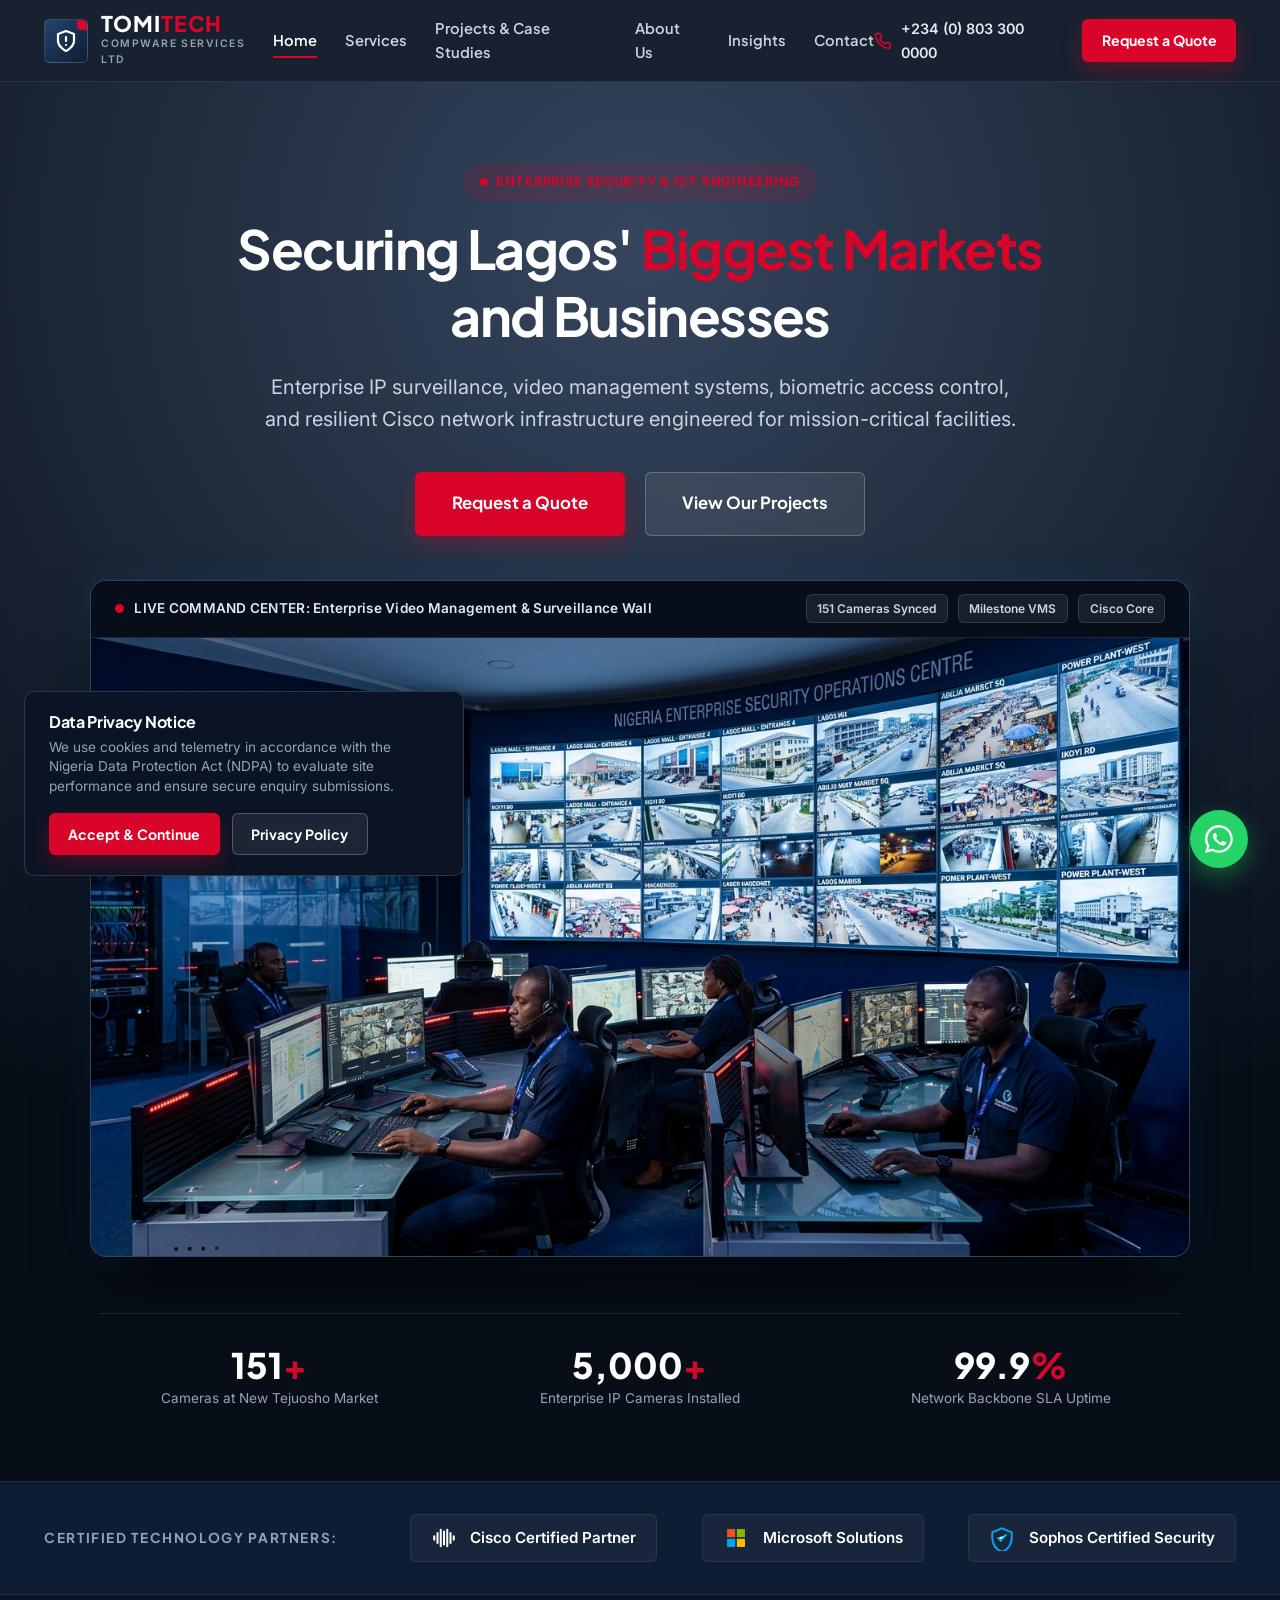
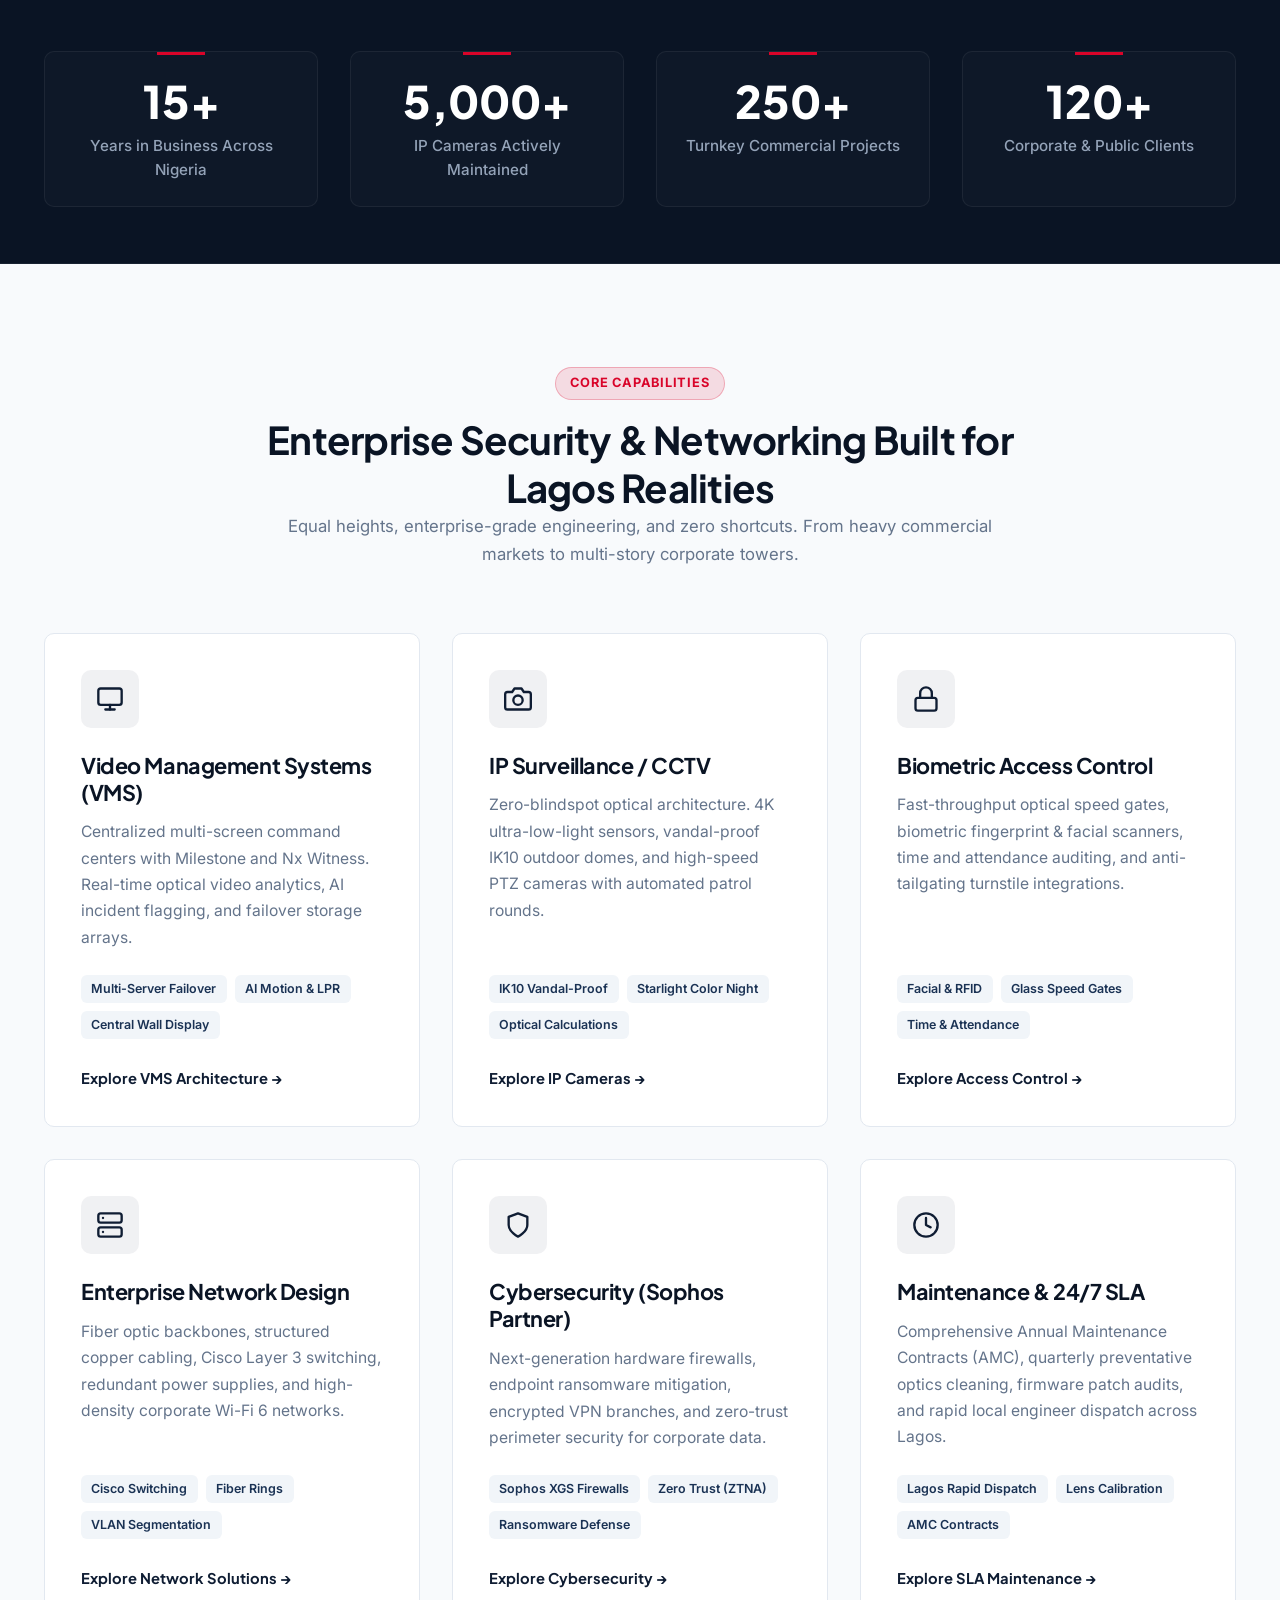
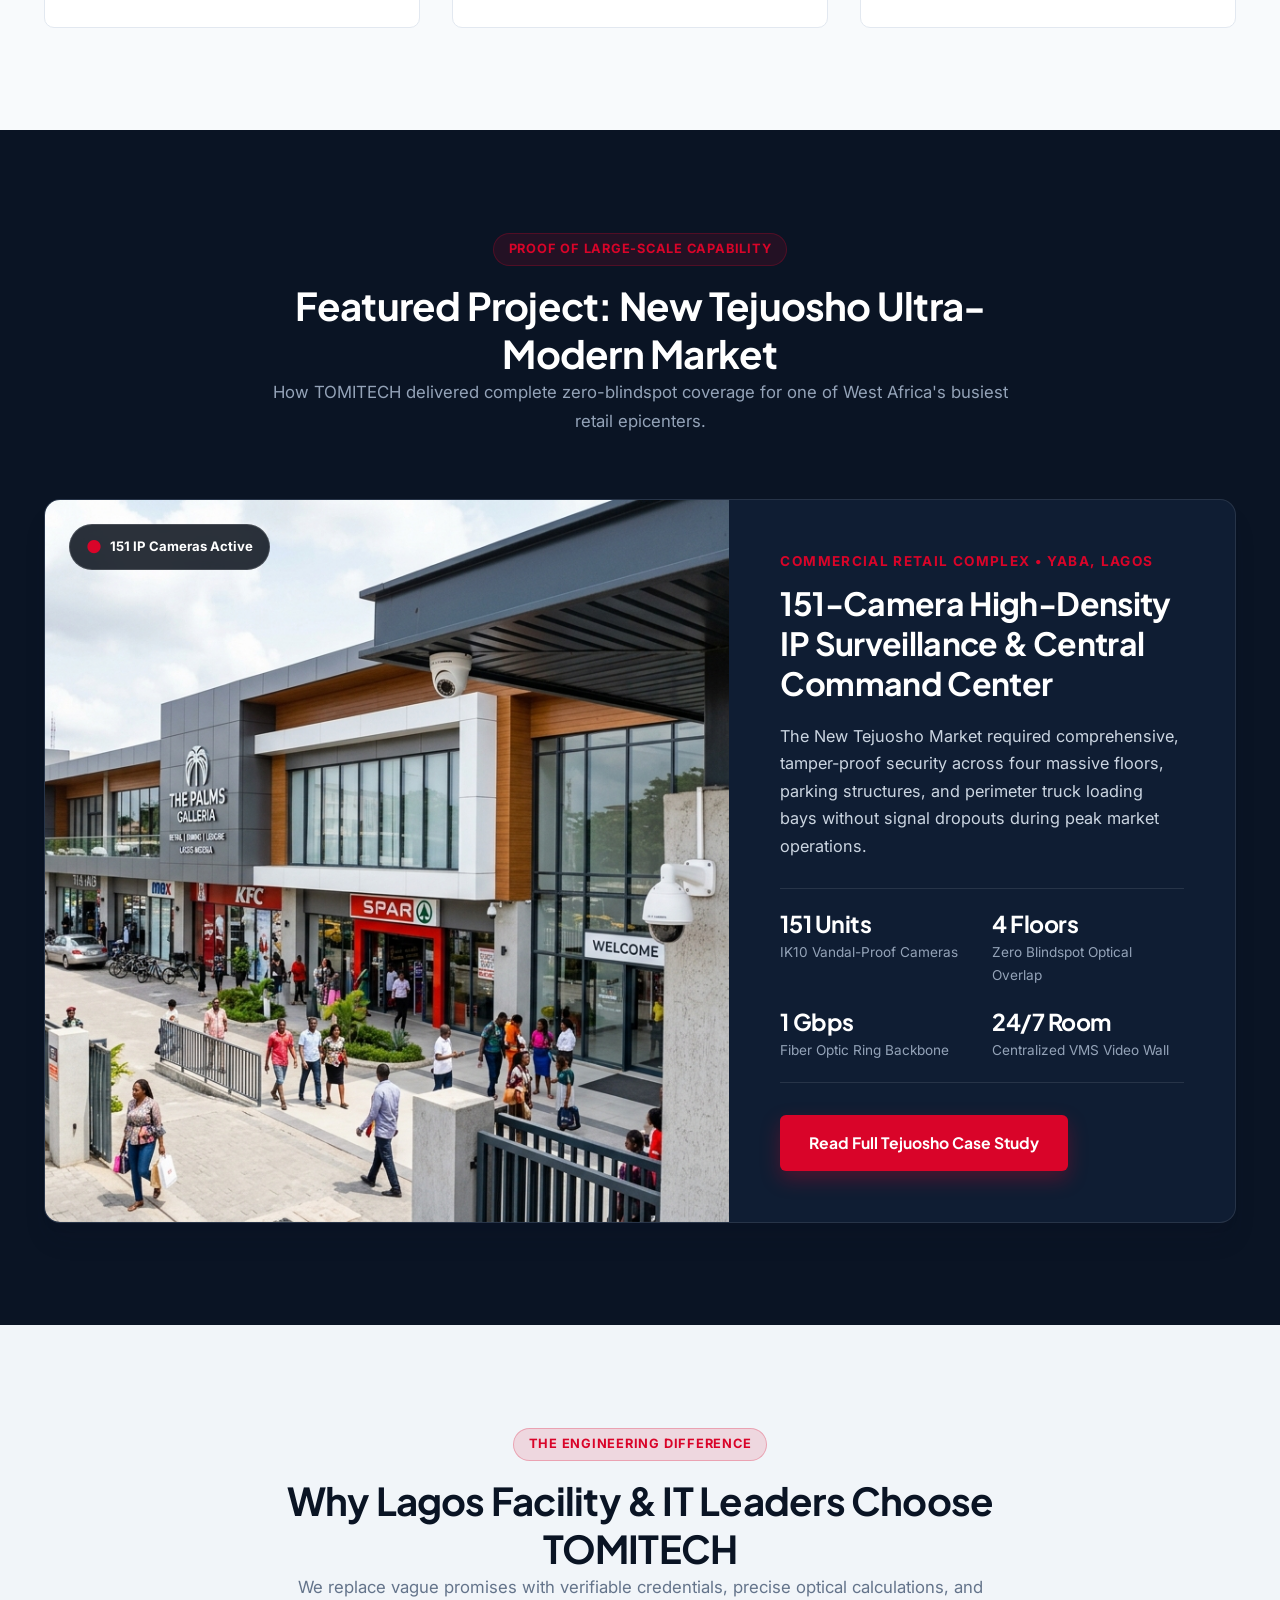
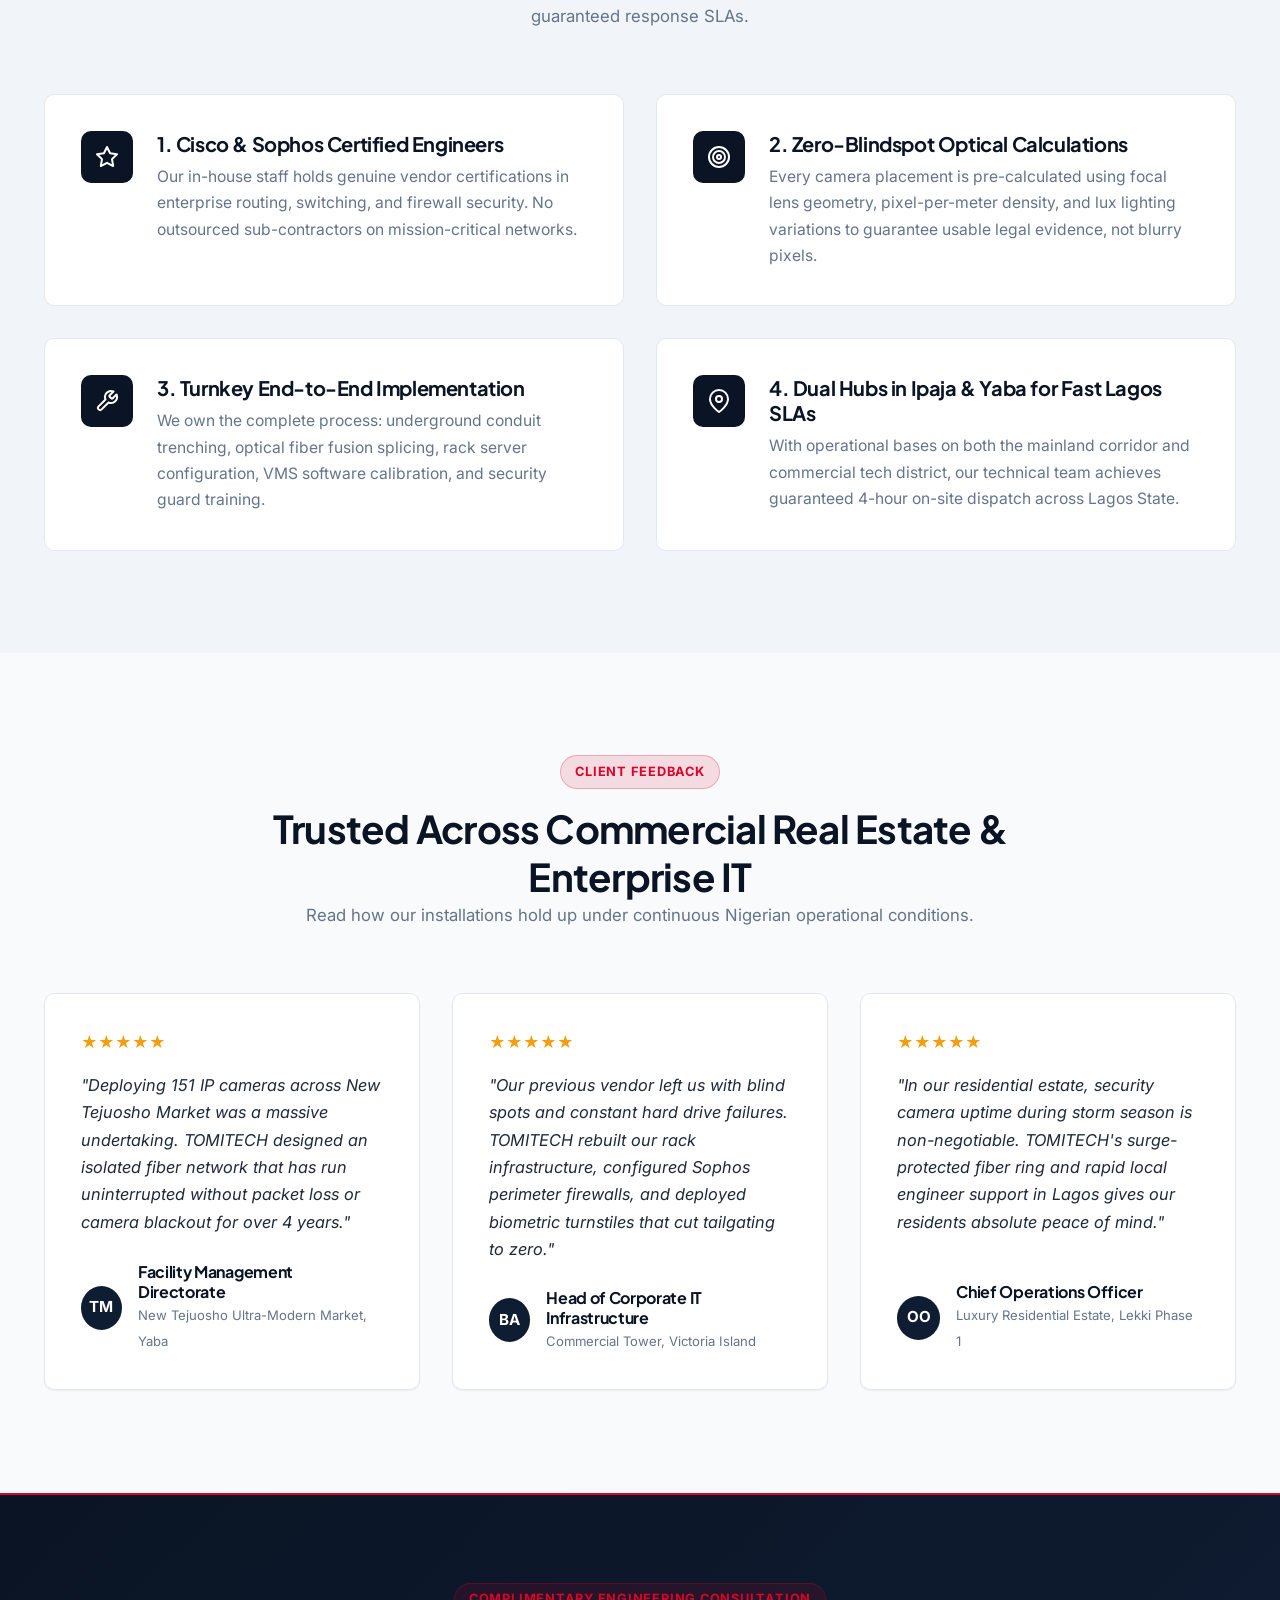
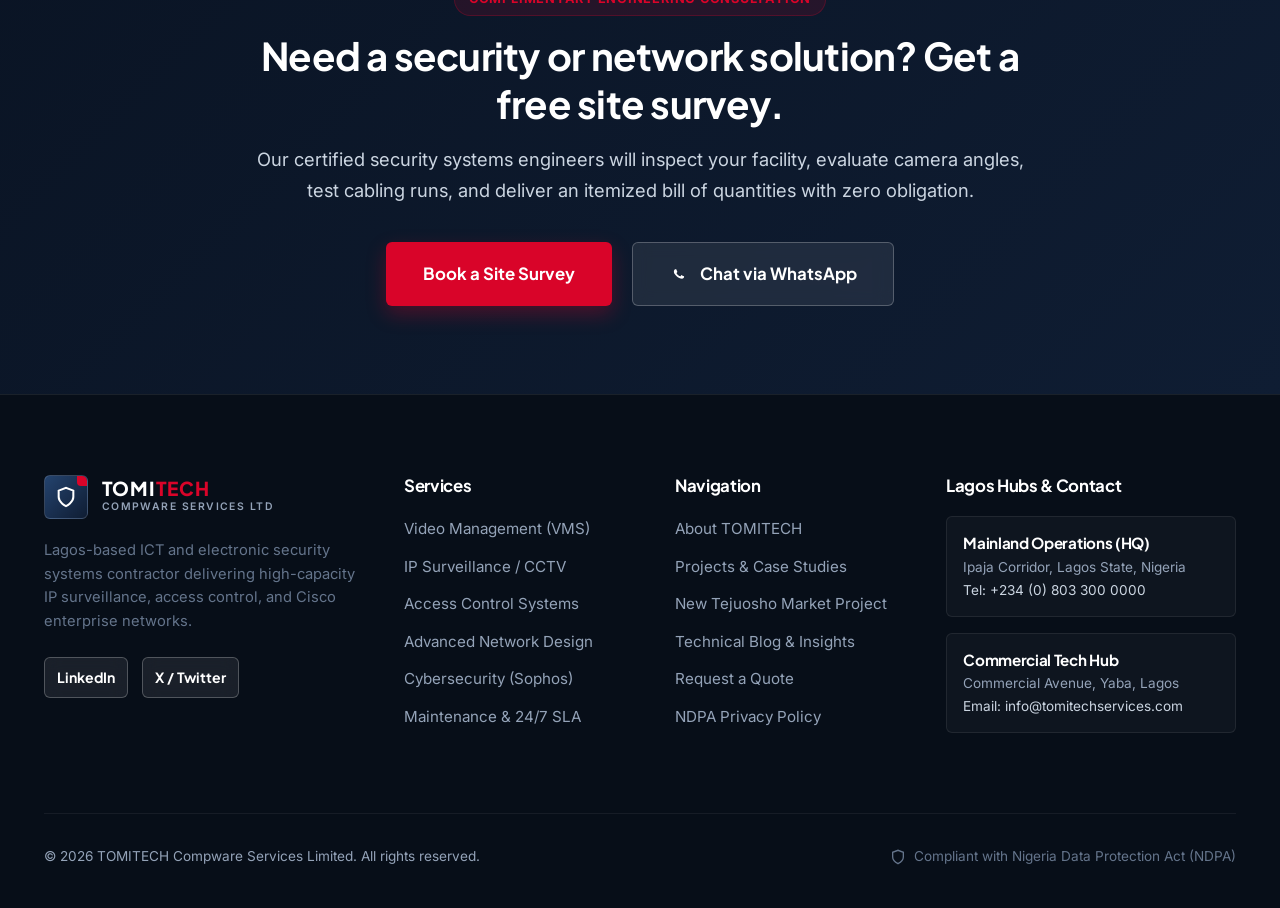
==== commit c594e61a: "style: display hero control room image clearly in showcase frame under headline and CTAs" ====
--- a/index.html
+++ b/index.html
@@ -113,14 +113,10 @@
   </div>
 
   <main id="mainContent">
-    <!-- Hero Section (PRD Section 7.1 #2) -->
+    <!-- Hero Section (PRD Section 7.1 #2 & Visual Showcase Under Text) -->
     <section class="hero-section">
-      <div class="hero-bg-media">
-        <img src="assets/images/hero-control-room.jpg" alt="TOMITECH Security Operations Control Room" width="1920" height="1080" fetchpriority="high">
-      </div>
-      <div class="hero-overlay-gradient"></div>
-
-      <div class="container">
+      <div class="container hero-container">
+        <!-- Hero Content Header -->
         <div class="hero-content">
           <div class="badge badge-red badge-pulse">
             Enterprise Security & ICT Engineering
@@ -135,21 +131,41 @@
             <a href="contact.html" class="btn btn-primary btn-lg">Request a Quote</a>
             <a href="projects.html" class="btn btn-secondary btn-lg">View Our Projects</a>
           </div>
-
-          <!-- Hero Metrics -->
-          <div class="hero-key-metrics">
-            <div class="hero-metric-item">
-              <span class="metric-number">151<span>+</span></span>
-              <span class="metric-label">Cameras at New Tejuosho Market</span>
-            </div>
-            <div class="hero-metric-item">
-              <span class="metric-number">5,000<span>+</span></span>
-              <span class="metric-label">Enterprise IP Cameras Installed</span>
-            </div>
-            <div class="hero-metric-item">
-              <span class="metric-number">99.9<span>%</span></span>
-              <span class="metric-label">Network Backbone SLA Uptime</span>
-            </div>
+        </div>
+
+        <!-- Clear Visual Showcase Displayed Under Text -->
+        <div class="hero-showcase-wrapper">
+          <div class="hero-showcase-frame">
+            <div class="hero-showcase-topbar">
+              <div class="showcase-status-indicator">
+                <span class="live-pulse-dot"></span>
+                <span class="showcase-status-text">LIVE COMMAND CENTER: Enterprise Video Management & Surveillance Wall</span>
+              </div>
+              <div class="showcase-tech-tags">
+                <span class="showcase-tag">151 Cameras Synced</span>
+                <span class="showcase-tag">Milestone VMS</span>
+                <span class="showcase-tag">Cisco Core</span>
+              </div>
+            </div>
+            <div class="hero-showcase-img-wrap">
+              <img src="assets/images/hero-control-room.jpg" alt="TOMITECH Enterprise Security Operations Control Room" width="1920" height="1080" fetchpriority="high">
+            </div>
+          </div>
+        </div>
+
+        <!-- Hero Metrics -->
+        <div class="hero-key-metrics">
+          <div class="hero-metric-item">
+            <span class="metric-number">151<span>+</span></span>
+            <span class="metric-label">Cameras at New Tejuosho Market</span>
+          </div>
+          <div class="hero-metric-item">
+            <span class="metric-number">5,000<span>+</span></span>
+            <span class="metric-label">Enterprise IP Cameras Installed</span>
+          </div>
+          <div class="hero-metric-item">
+            <span class="metric-number">99.9<span>%</span></span>
+            <span class="metric-label">Network Backbone SLA Uptime</span>
           </div>
         </div>
       </div>
--- a/assets/css/style.css
+++ b/assets/css/style.css
@@ -468,85 +468,159 @@
 }
 
 /* ==========================================================================
-   Hero Section
+   Hero Section (Centered Copy with High-Clarity Showcase Frame Underneath)
    ========================================================================== */
 .hero-section {
   position: relative;
-  background-color: var(--color-navy-darkest);
-  min-height: calc(100vh - var(--header-height));
-  display: flex;
-  align-items: center;
-  padding-block: clamp(4rem, 9vw, 6.5rem);
+  background: radial-gradient(circle at 50% 12%, rgba(20, 38, 66, 0.85) 0%, rgba(7, 14, 24, 1) 75%);
+  padding-block: clamp(4rem, 6.5vw, 5.5rem) clamp(3.5rem, 5.5vw, 4.5rem);
   overflow: hidden;
 }
 
-.hero-bg-media {
-  position: absolute;
-  inset: 0;
-  z-index: 1;
-}
-
-.hero-bg-media img {
+.hero-container {
+  display: flex;
+  flex-direction: column;
+  align-items: center;
+  text-align: center;
+}
+
+.hero-content {
+  position: relative;
+  z-index: 3;
+  max-width: 860px;
+  margin-inline: auto;
+  display: flex;
+  flex-direction: column;
+  align-items: center;
+  margin-bottom: 2.75rem;
+}
+
+.hero-title {
+  color: var(--color-surface-white);
+  margin-bottom: 1.35rem;
+  letter-spacing: -0.03em;
+}
+
+.hero-title .highlight-red {
+  color: var(--color-accent-red);
+  position: relative;
+  display: inline-block;
+}
+
+.hero-description {
+  font-size: clamp(1.05rem, 1.8vw, 1.25rem);
+  color: #cbd5e1;
+  max-width: 760px;
+  line-height: 1.62;
+  margin-bottom: 2.25rem;
+}
+
+.hero-cta-group {
+  display: flex;
+  flex-wrap: wrap;
+  align-items: center;
+  justify-content: center;
+  gap: 1.25rem;
+}
+
+/* ==========================================================================
+   Clear Image Showcase Frame Displayed Under Text
+   ========================================================================== */
+.hero-showcase-wrapper {
+  width: 100%;
+  max-width: 1100px;
+  margin-inline: auto;
+  margin-bottom: 3.5rem;
+  position: relative;
+  z-index: 3;
+}
+
+.hero-showcase-frame {
+  background-color: var(--color-navy-900);
+  border: 1px solid rgba(255, 255, 255, 0.16);
+  border-radius: var(--radius-lg);
+  overflow: hidden;
+  box-shadow: 0 30px 65px -15px rgba(0, 0, 0, 0.85), 0 0 35px rgba(0, 119, 182, 0.18);
+  transition: transform var(--transition-smooth), box-shadow var(--transition-smooth);
+}
+
+.hero-showcase-frame:hover {
+  transform: translateY(-4px);
+  box-shadow: 0 35px 75px -15px rgba(0, 0, 0, 0.95), 0 0 45px rgba(217, 4, 41, 0.18);
+  border-color: rgba(255, 255, 255, 0.28);
+}
+
+.hero-showcase-topbar {
+  display: flex;
+  align-items: center;
+  justify-content: space-between;
+  padding: 0.85rem 1.5rem;
+  background-color: rgba(7, 14, 24, 0.96);
+  border-bottom: 1px solid rgba(255, 255, 255, 0.1);
+  font-size: 0.85rem;
+}
+
+.showcase-status-indicator {
+  display: flex;
+  align-items: center;
+  gap: 0.65rem;
+  color: #e2e8f0;
+  font-weight: 600;
+  letter-spacing: 0.02em;
+}
+
+.live-pulse-dot {
+  width: 9px;
+  height: 9px;
+  background-color: var(--color-accent-red);
+  border-radius: 50%;
+  box-shadow: 0 0 0 0 rgba(217, 4, 41, 0.7);
+  animation: pulse-dot 2s infinite;
+}
+
+.showcase-tech-tags {
+  display: flex;
+  align-items: center;
+  gap: 0.65rem;
+}
+
+.showcase-tag {
+  background-color: rgba(255, 255, 255, 0.07);
+  border: 1px solid rgba(255, 255, 255, 0.12);
+  color: #cbd5e1;
+  font-size: 0.75rem;
+  font-weight: 600;
+  padding: 0.25rem 0.65rem;
+  border-radius: var(--radius-sm);
+}
+
+.hero-showcase-img-wrap {
+  width: 100%;
+  aspect-ratio: 16 / 9;
+  background-color: #000;
+  overflow: hidden;
+  position: relative;
+}
+
+.hero-showcase-img-wrap img {
   width: 100%;
   height: 100%;
   object-fit: cover;
   object-position: center;
-  opacity: 0.28;
-  filter: contrast(1.1) brightness(0.9);
-}
-
-.hero-overlay-gradient {
-  position: absolute;
-  inset: 0;
-  background: linear-gradient(
-    115deg,
-    rgba(7, 14, 24, 0.96) 0%,
-    rgba(10, 20, 36, 0.88) 55%,
-    rgba(15, 29, 51, 0.7) 100%
-  );
-  z-index: 2;
-}
-
-.hero-content {
-  position: relative;
-  z-index: 3;
-  max-width: 840px;
-}
-
-.hero-title {
-  color: var(--color-surface-white);
-  margin-bottom: 1.5rem;
-  letter-spacing: -0.03em;
-}
-
-.hero-title .highlight-red {
-  color: var(--color-accent-red);
-  position: relative;
-  display: inline-block;
-}
-
-.hero-description {
-  font-size: clamp(1.1rem, 2vw, 1.35rem);
-  color: #cbd5e1;
-  max-width: 720px;
-  line-height: 1.6;
-  margin-bottom: 2.25rem;
-}
-
-.hero-cta-group {
-  display: flex;
-  flex-wrap: wrap;
-  align-items: center;
-  gap: 1.25rem;
-  margin-bottom: 3.5rem;
+  opacity: 1 !important;
+  filter: none !important;
+  display: block;
 }
 
 .hero-key-metrics {
+  width: 100%;
+  max-width: 1080px;
   display: grid;
   grid-template-columns: repeat(3, 1fr);
-  gap: 1.5rem;
+  gap: 2rem;
   padding-top: 2rem;
   border-top: 1px solid rgba(255, 255, 255, 0.12);
+  text-align: center;
 }
 
 .hero-metric-item {
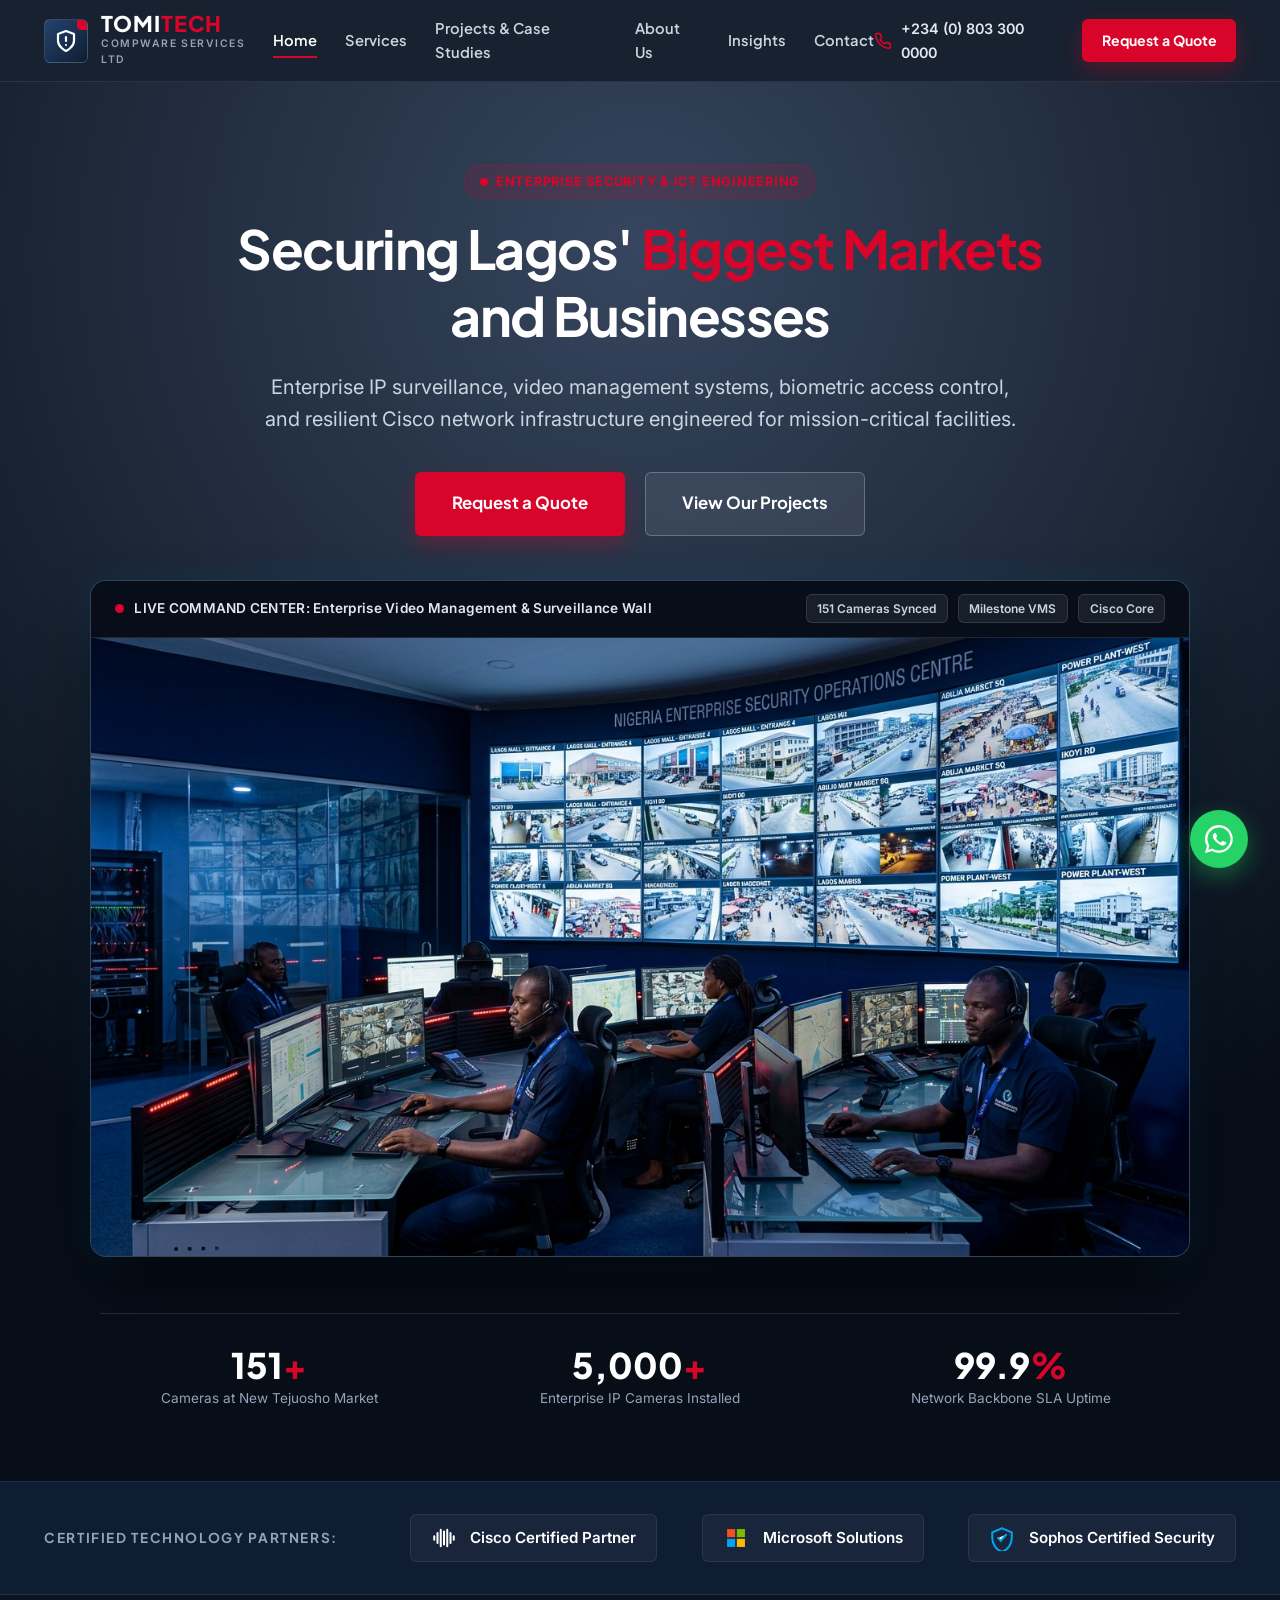
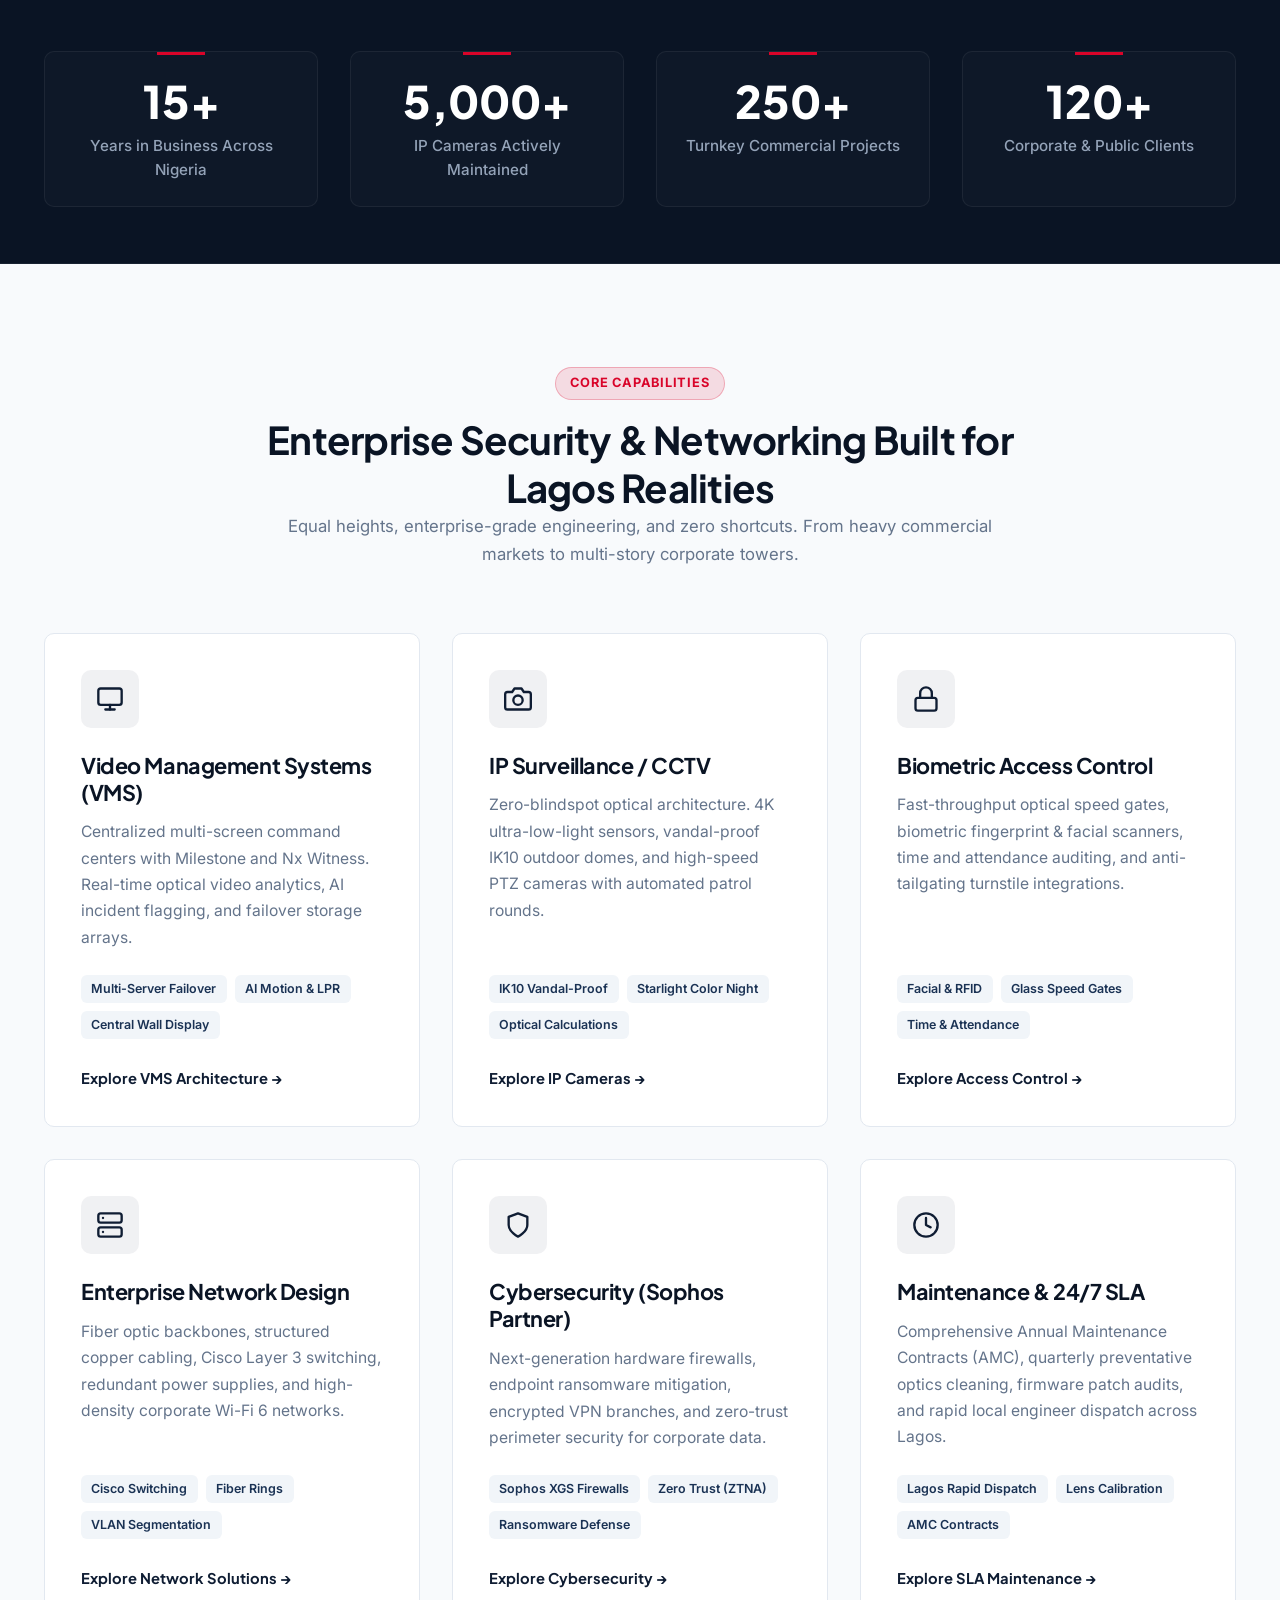
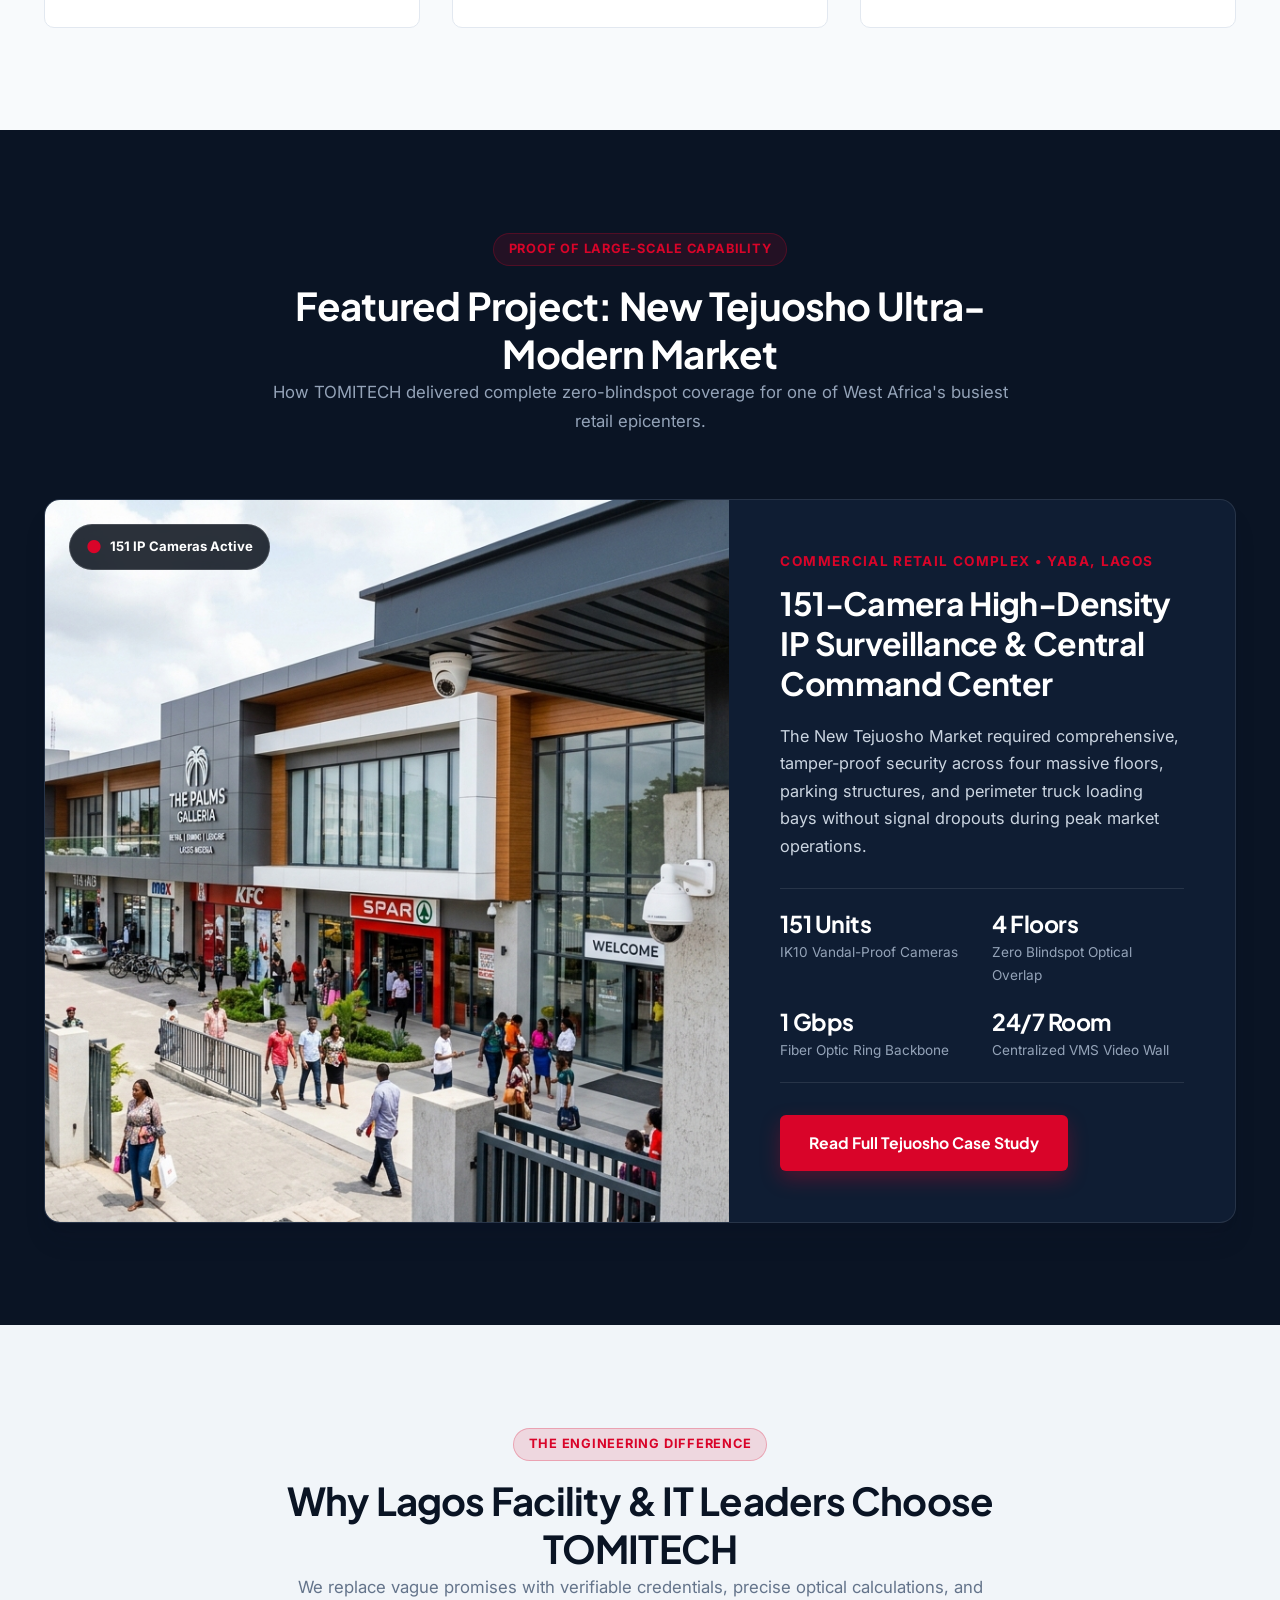
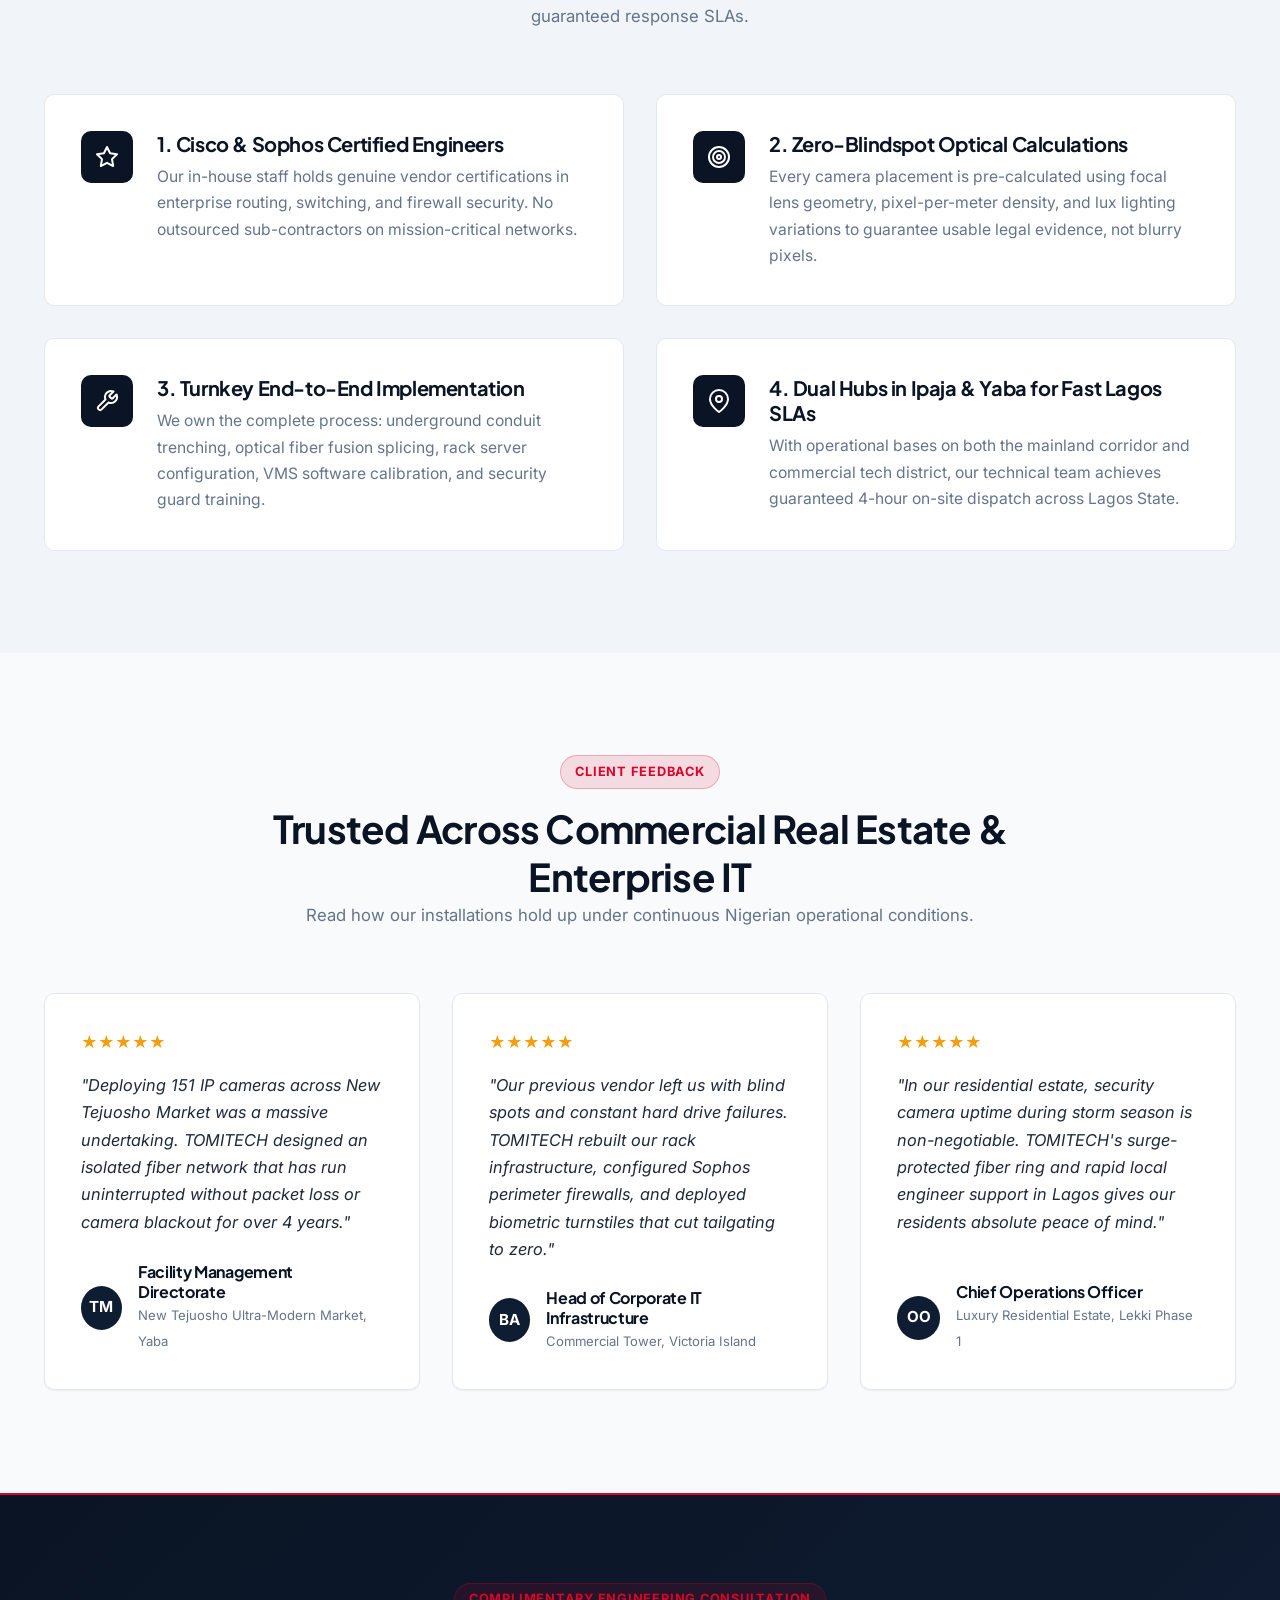
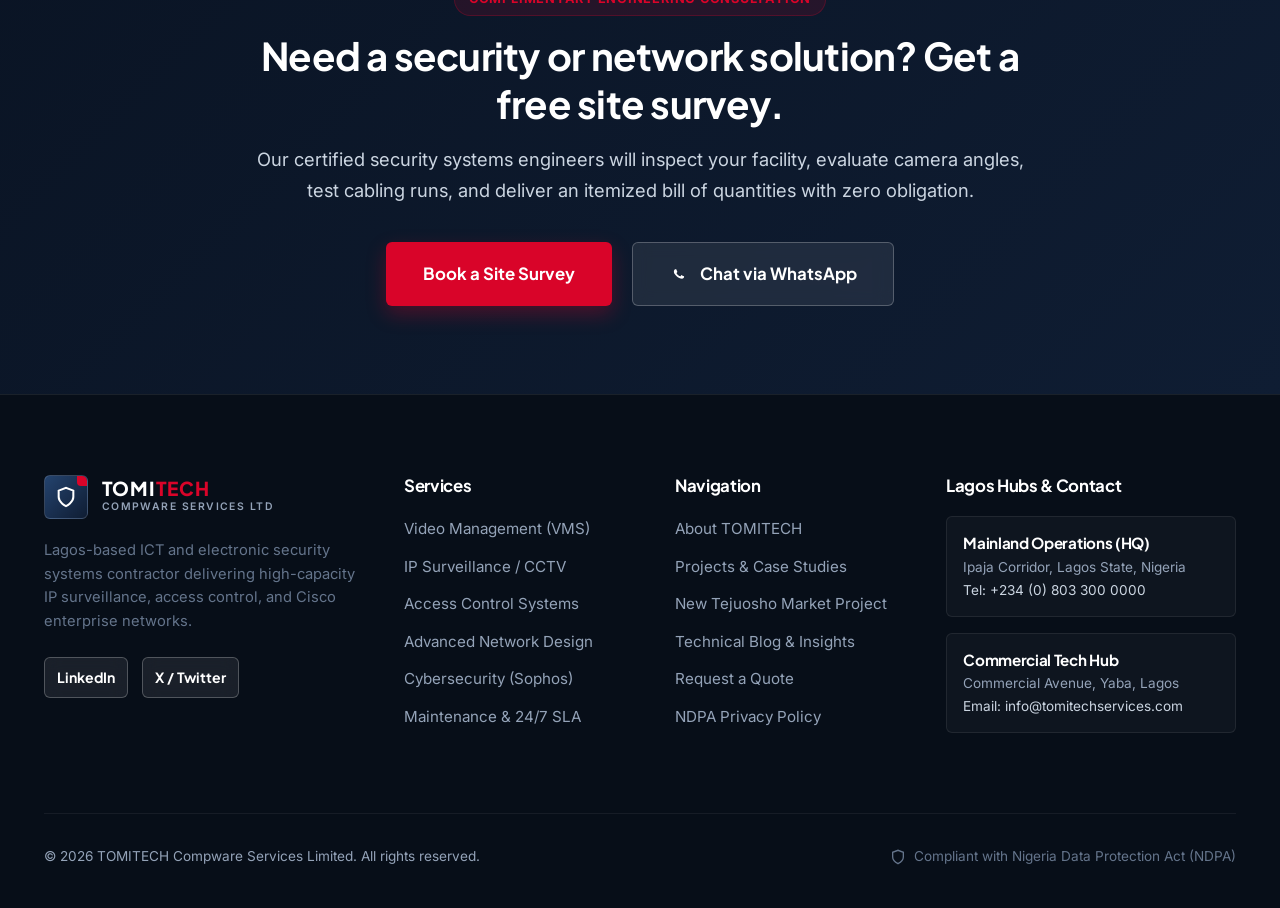
==== commit 9a8594bc: "feat: remove automatic cookie privacy popup banner" ====
--- a/index.html
+++ b/index.html
@@ -9,9 +9,11 @@
   
   <!-- Open Graph / Meta -->
   <meta property="og:type" content="website">
+  <meta property="og:url" content="https://tomitech-zeta.vercel.app/">
   <meta property="og:title" content="TOMITECH | Enterprise Security & Network Infrastructure Lagos">
   <meta property="og:description" content="Engineering zero-blindspot surveillance and mission-critical network backbones across commercial facilities, markets, and institutions in Nigeria.">
-  <meta property="og:image" content="assets/images/hero-control-room.jpg">
+  <meta property="og:image" content="https://tomitech-zeta.vercel.app/assets/images/hero-control-room.jpg">
+  <link rel="canonical" href="https://tomitech-zeta.vercel.app/">
   
   <!-- Google Fonts -->
   <link rel="preconnect" href="https://fonts.googleapis.com">
@@ -655,17 +657,7 @@
     </a>
   </div>
 
-  <!-- NDPA Cookie Notice (PRD Section 8 F9) -->
-  <aside class="cookie-banner" id="ndpaCookieBanner" role="dialog" aria-labelledby="cookieTitle">
-    <h5 id="cookieTitle">Data Privacy Notice</h5>
-    <p>
-      We use cookies and telemetry in accordance with the Nigeria Data Protection Act (NDPA) to evaluate site performance and ensure secure enquiry submissions.
-    </p>
-    <div class="cookie-actions">
-      <button class="btn btn-primary btn-sm" id="acceptCookiesBtn">Accept & Continue</button>
-      <a href="privacy.html" class="btn btn-secondary btn-sm">Privacy Policy</a>
-    </div>
-  </aside>
+
 
   <!-- Script -->
   <script src="assets/js/main.js"></script>
